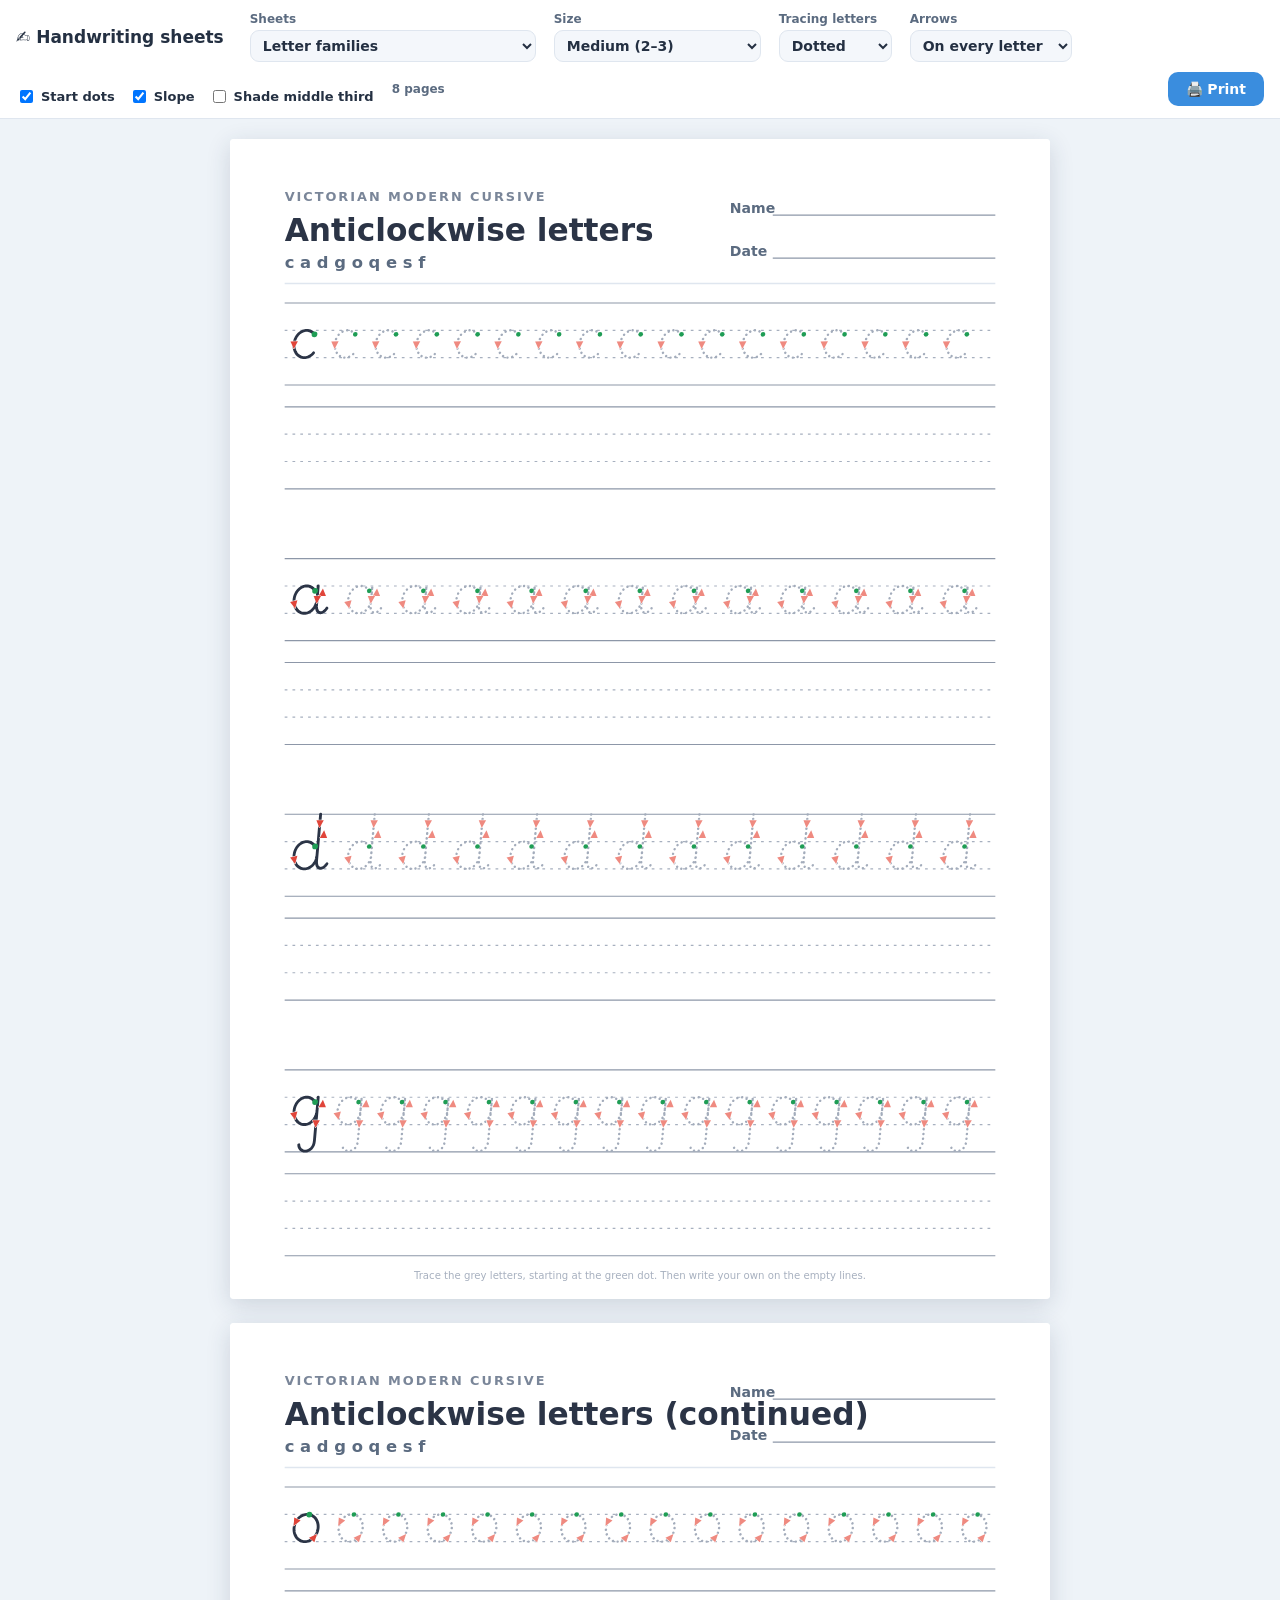
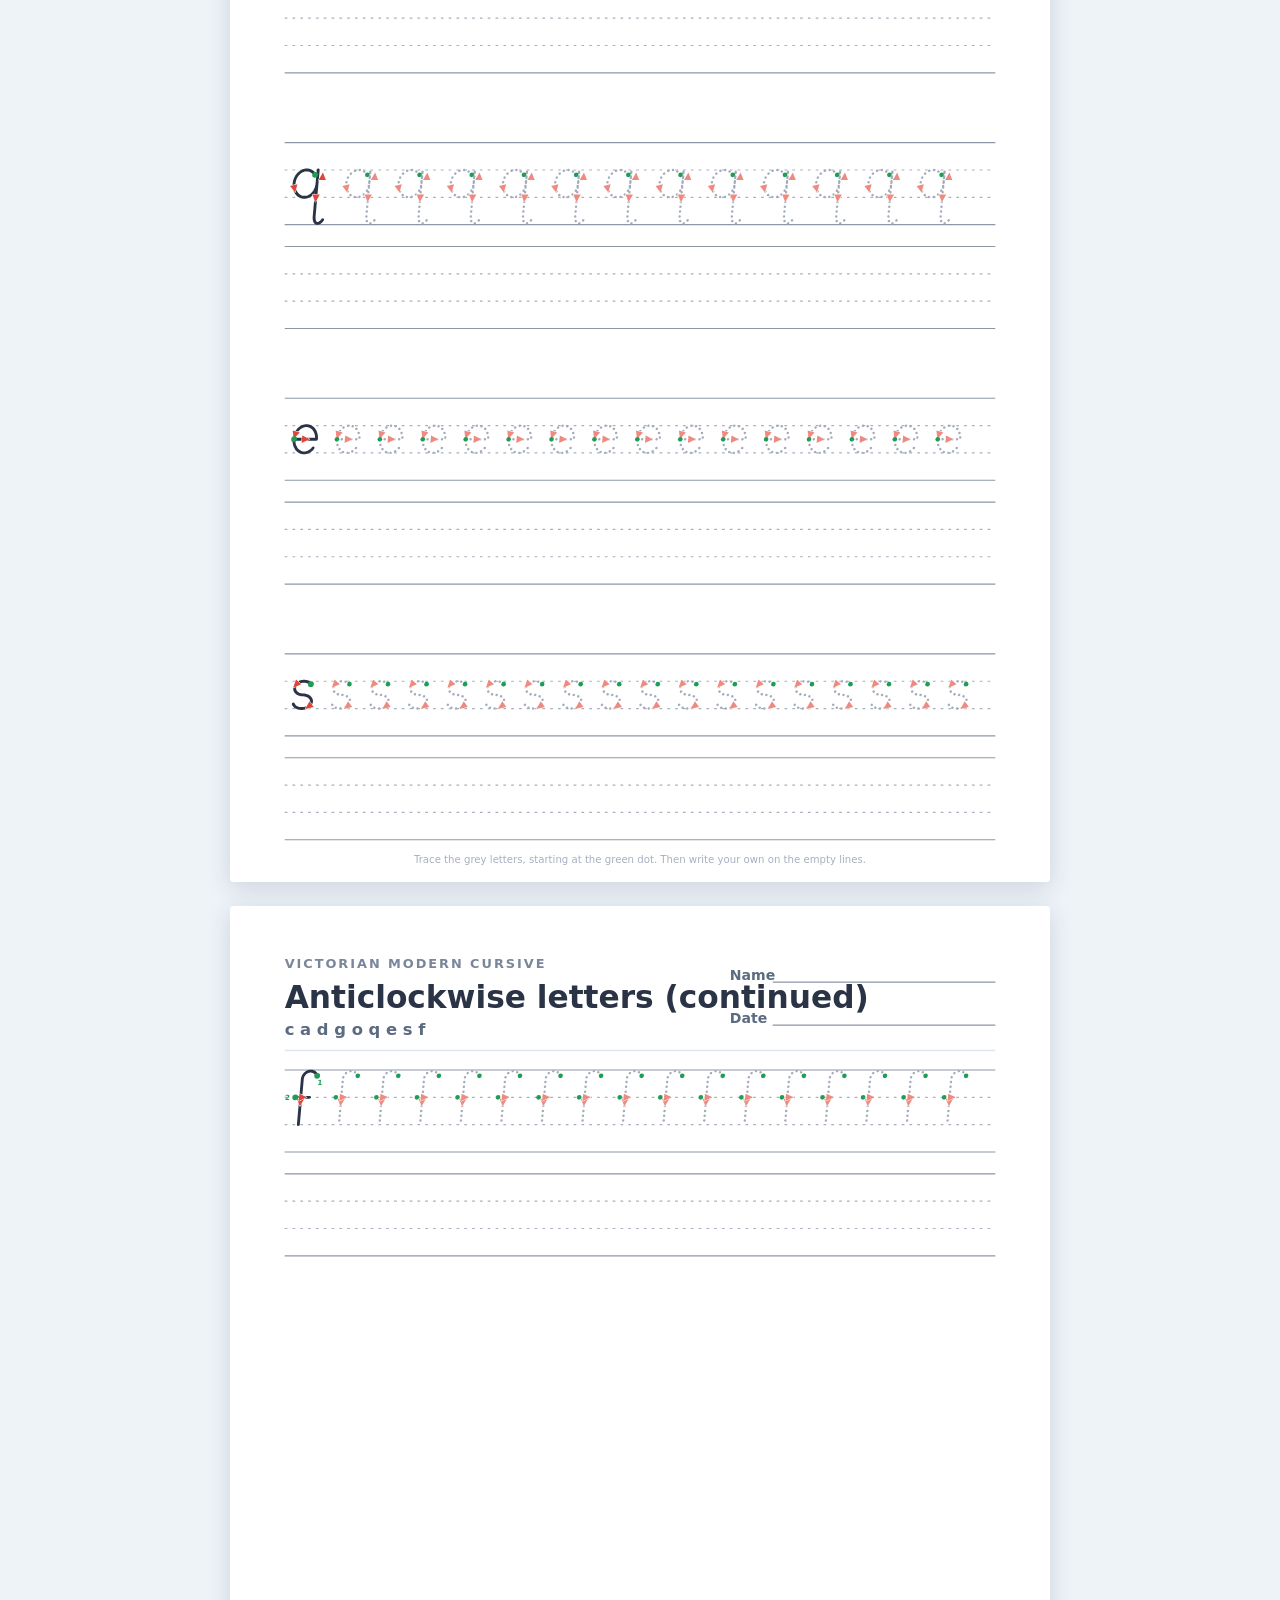
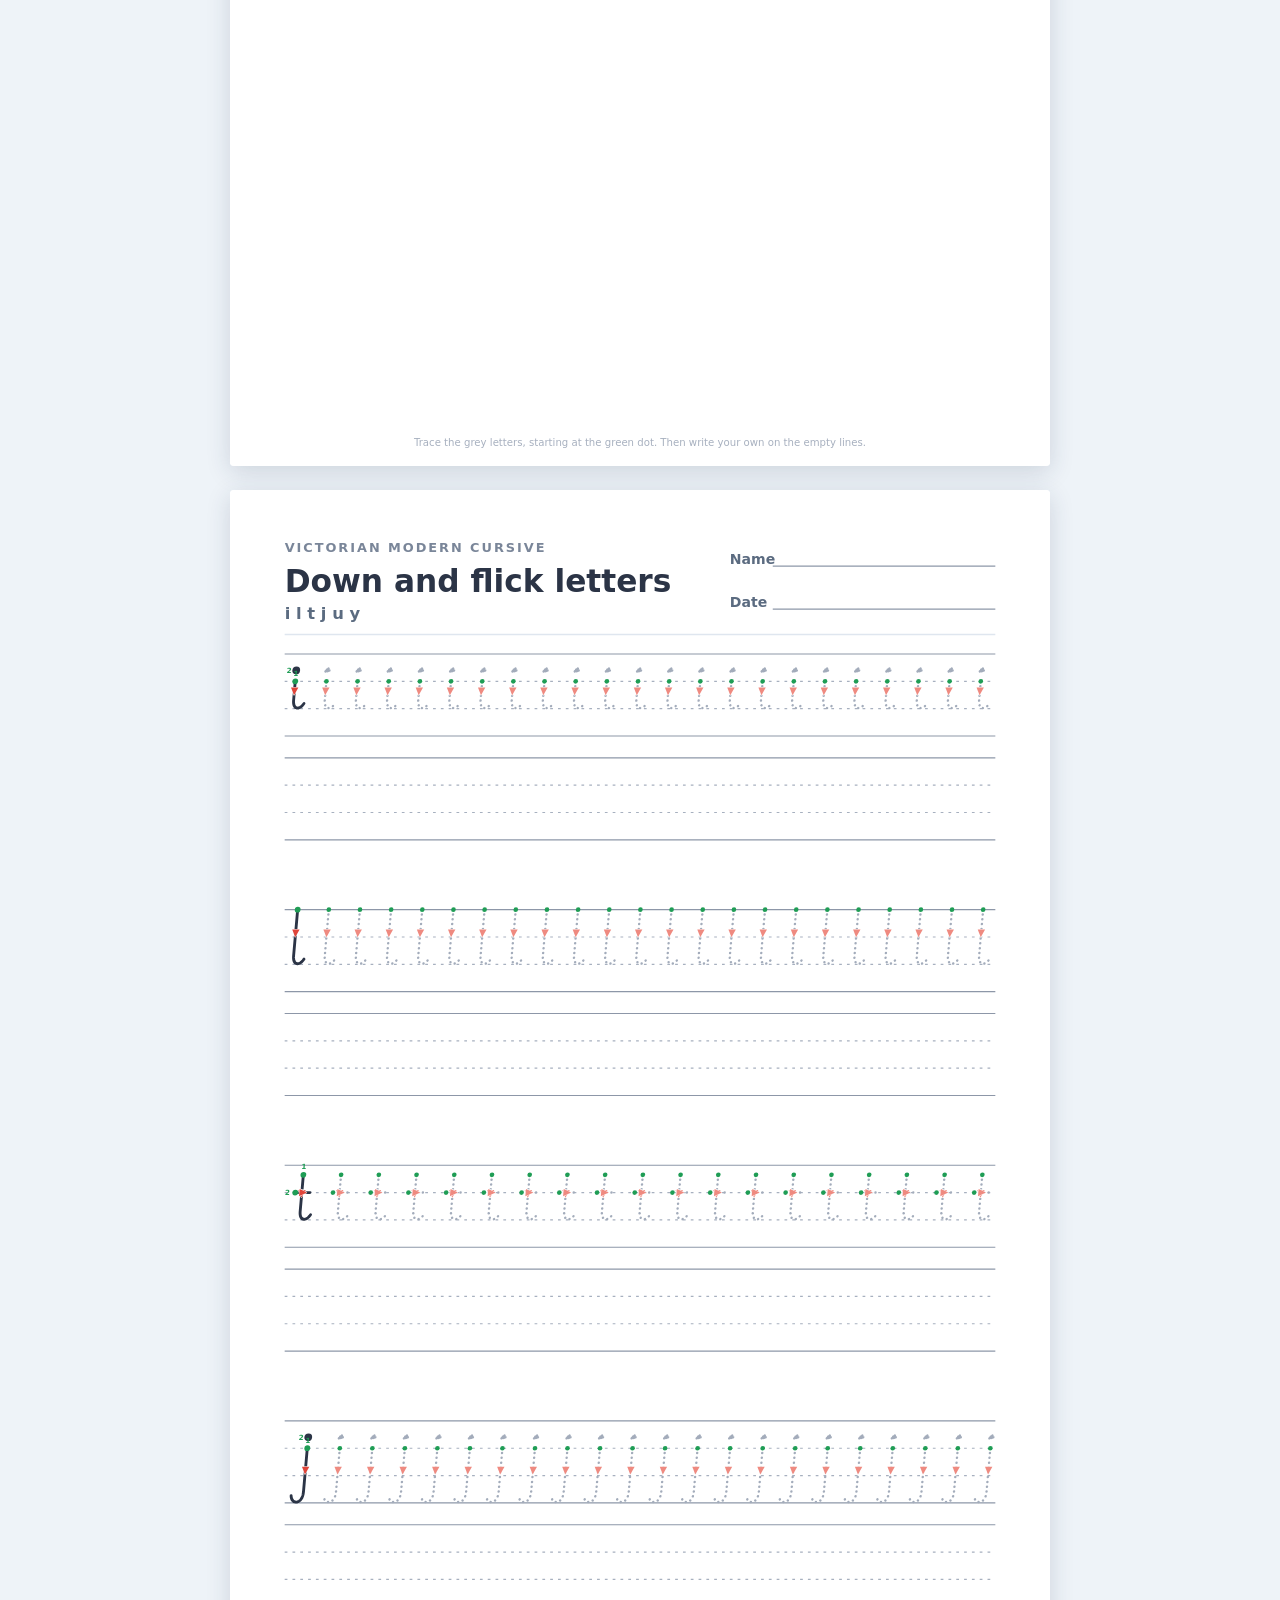
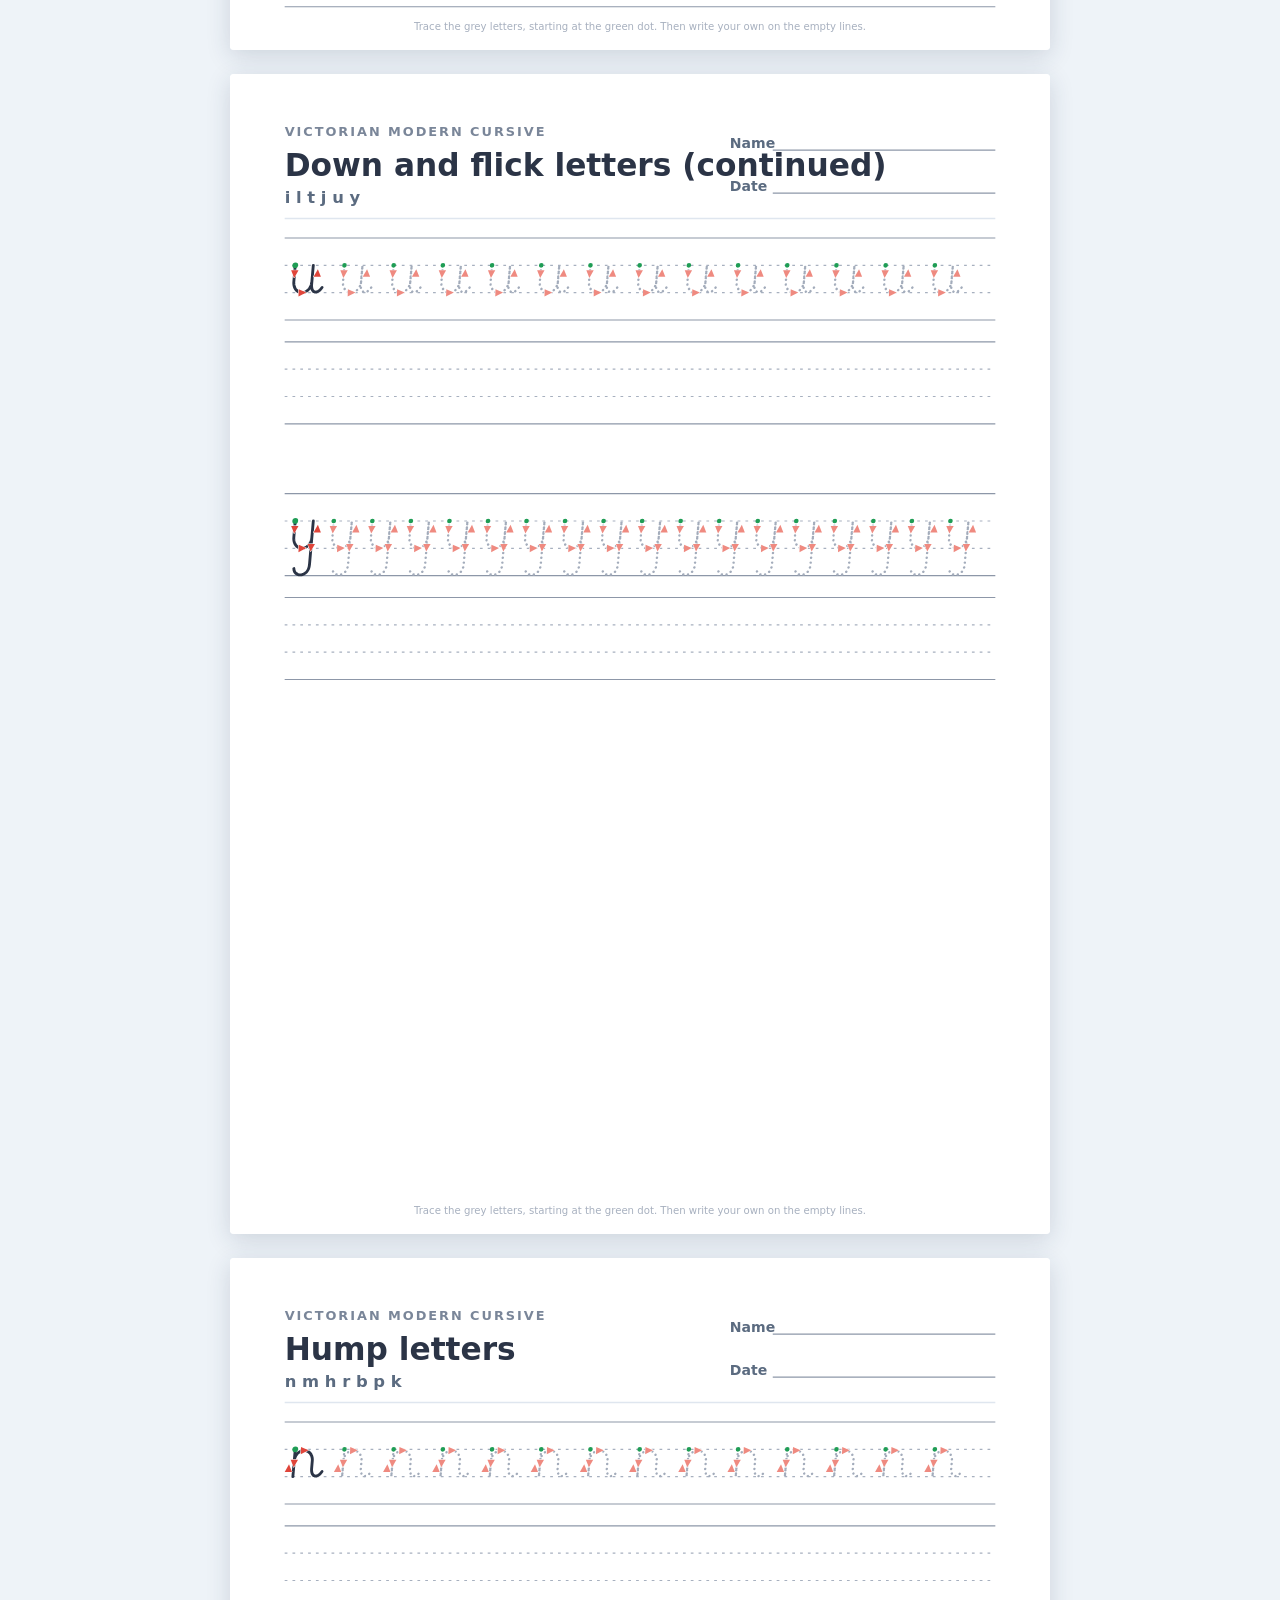
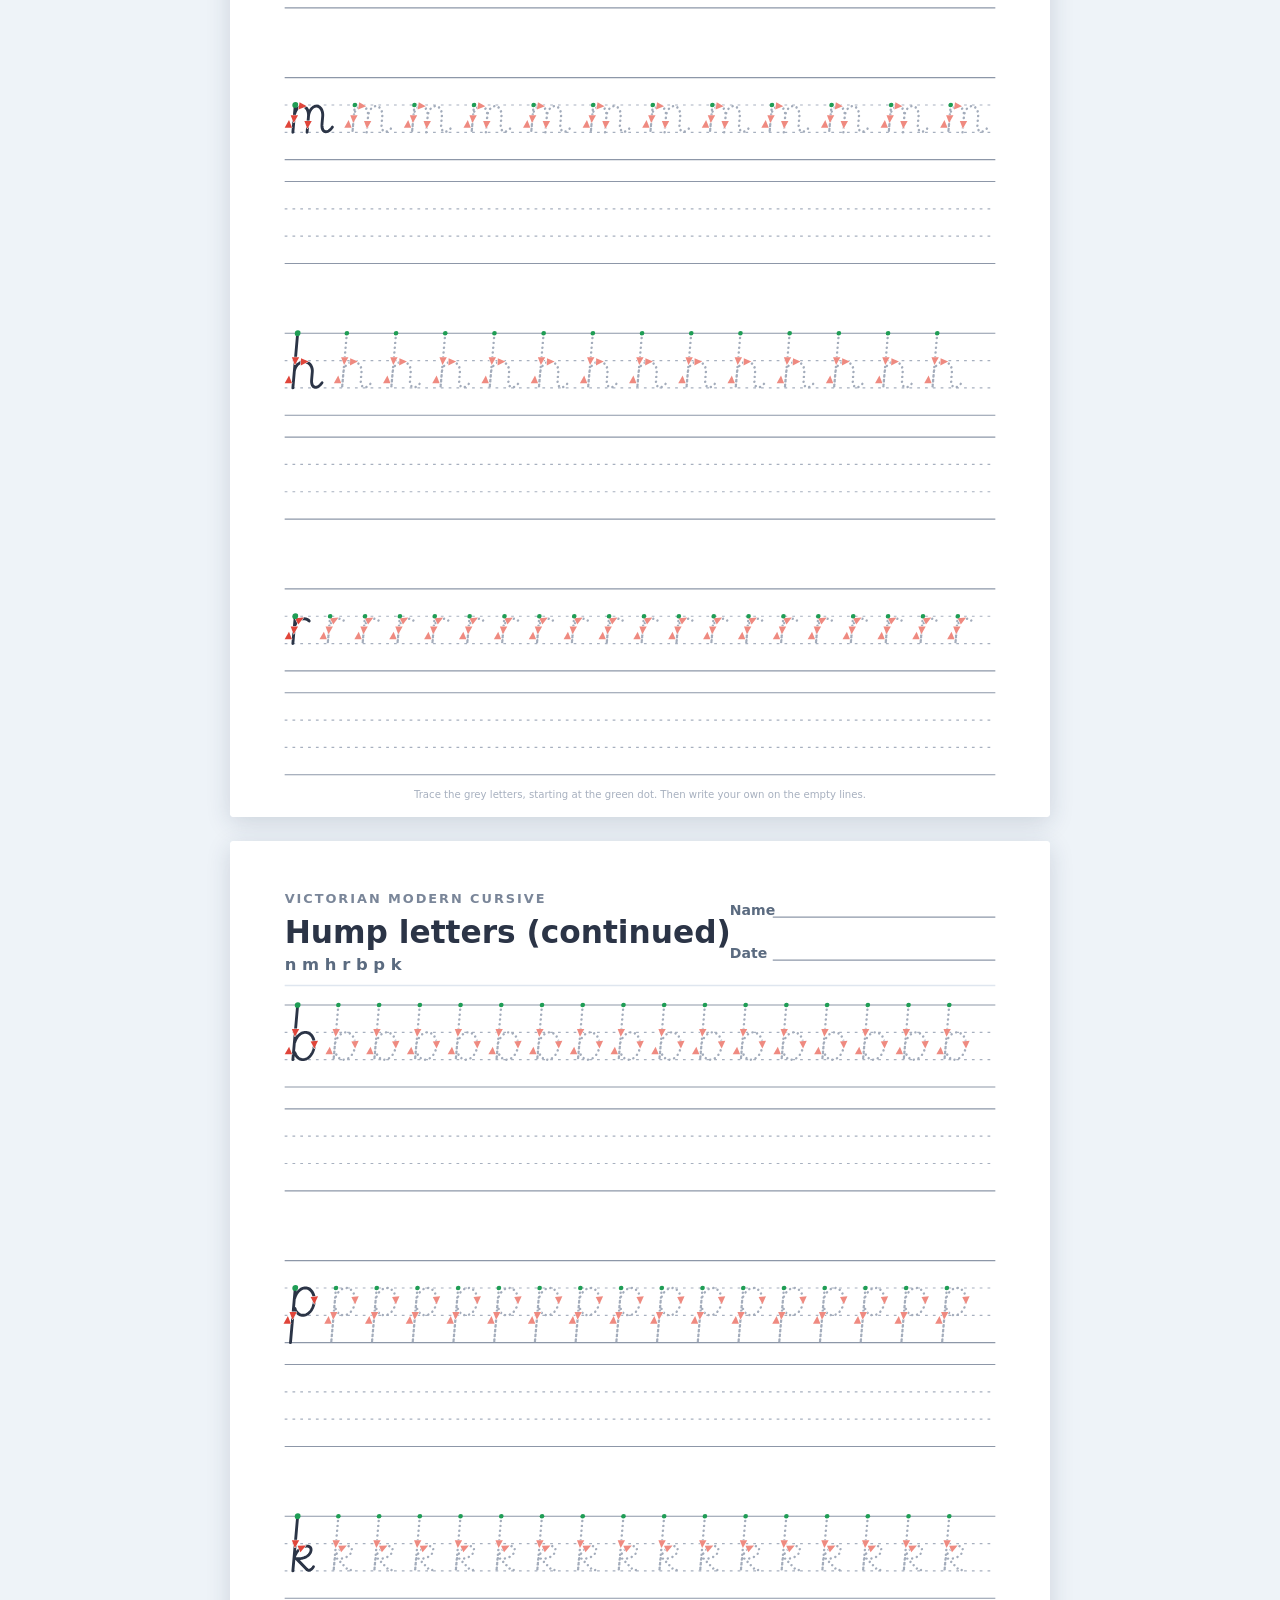
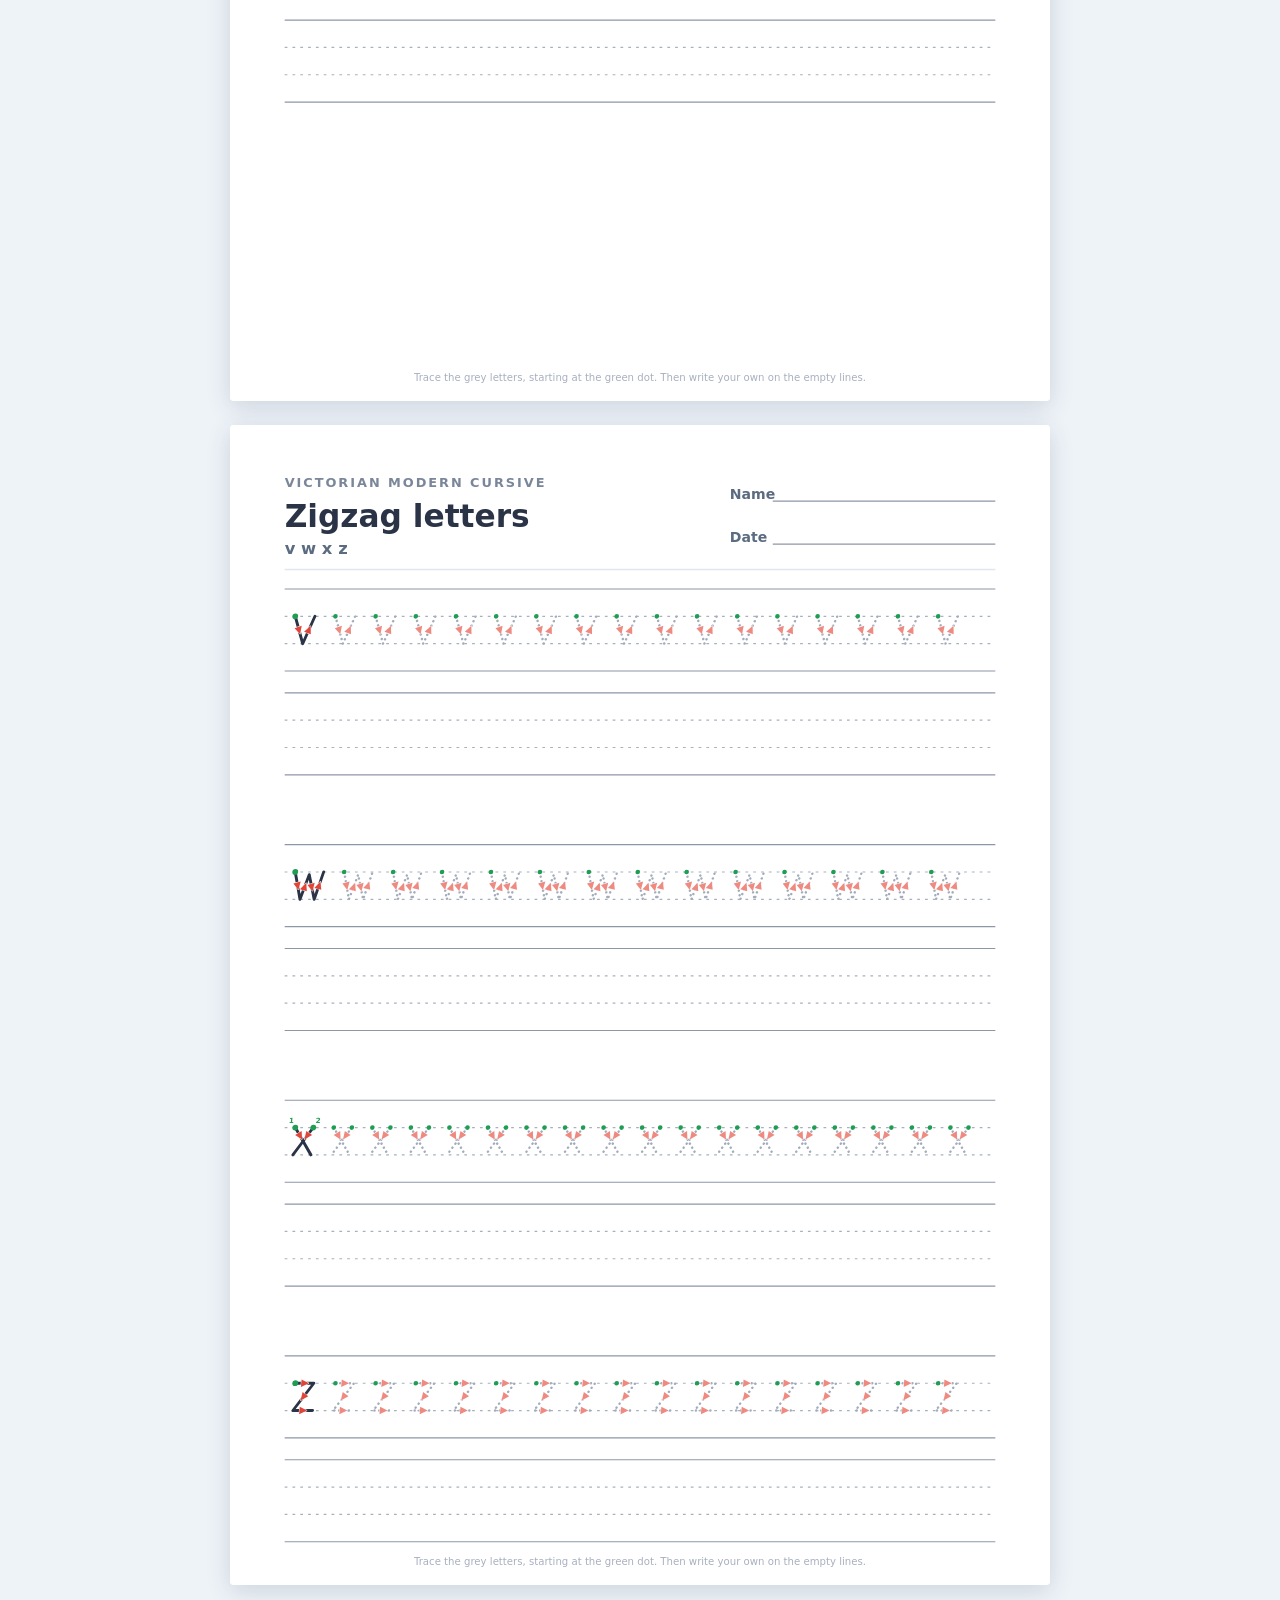
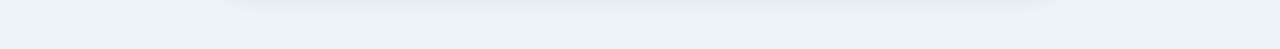
==== handwriting.html @ dfd760c5 "Add printable Victorian Modern Cursive handwriting sheets Trace rows draw each letter from stroke pa" ====
<!doctype html>
<html lang="en-AU">
<!-- Handwriting sheets — printable Victorian Modern Cursive tracing + dotted thirds practice -->
<meta charset="utf-8">
<meta name="viewport" content="width=device-width, initial-scale=1">
<title>Handwriting Sheets</title>
<meta name="description" content="Printable Victorian Modern Cursive handwriting sheets: trace letters with direction arrows, then practise on dotted thirds.">
<style>
  :root{
    --bg:#eef3f8; --surface:#ffffff; --surface-2:#f4f7fb; --ink:#243042; --ink-soft:#5b6b80;
    --line:#dfe6ef; --accent:#3a8dde; --accent-ink:#ffffff;
    --font:'Nunito',system-ui,-apple-system,Segoe UI,Roboto,sans-serif;
  }
  @media (prefers-color-scheme: dark){
    :root:not([data-theme="light"]){
      --bg:#18202c; --surface:#223047; --surface-2:#1d293d; --ink:#eaf1fb; --ink-soft:#a9b9d0; --line:#33445f;
    }
  }
  *{box-sizing:border-box}
  body{margin:0;background:var(--bg);color:var(--ink);font-family:var(--font)}
  .controls{position:sticky;top:0;z-index:2;background:var(--surface);border-bottom:1px solid var(--line);
    padding:12px 16px;display:flex;flex-wrap:wrap;gap:10px 18px;align-items:flex-end}
  .controls h1{font-size:17px;margin:0 8px 0 0;font-weight:900;align-self:center}
  .field{display:flex;flex-direction:column;gap:4px;font-size:12px;font-weight:700;color:var(--ink-soft)}
  .field select,.field textarea{font:inherit;font-size:14px;font-weight:600;color:var(--ink);background:var(--surface-2);
    border:1px solid var(--line);border-radius:9px;padding:6px 8px}
  .field textarea{width:min(320px,80vw);height:58px;resize:vertical}
  .checks{display:flex;flex-wrap:wrap;gap:6px 14px;font-size:13px;font-weight:600}
  .checks label{display:flex;align-items:center;gap:5px;cursor:pointer}
  .print{margin-left:auto;font:inherit;font-weight:900;font-size:14px;border:none;border-radius:10px;
    padding:9px 18px;background:var(--accent);color:var(--accent-ink);cursor:pointer}
  .count{font-size:12px;color:var(--ink-soft);font-weight:700;align-self:center}
  #custom-wrap[hidden]{display:none}
  #pages{padding:20px 16px 40px}
  svg.page{display:block;width:100%;max-width:820px;height:auto;margin:0 auto 24px;background:#fff;
    box-shadow:0 6px 24px rgba(28,48,80,.16);border-radius:4px}
  @page{size:A4;margin:0}
  @media print{
    .controls{display:none}
    body{background:#fff}
    #pages{padding:0}
    svg.page{width:210mm;height:296mm;max-width:none;margin:0;box-shadow:none;border-radius:0;break-after:page}
    svg.page:last-child{break-after:auto}
  }
</style>

<div class="controls">
  <h1>✍️ Handwriting sheets</h1>
  <label class="field">Sheets
    <select id="mode">
      <option value="families">Letter families</option>
      <option value="lower-page">Lowercase: one page per letter</option>
      <option value="lower-all">Lowercase a–z: one row each</option>
      <option value="upper-page">Capitals: one page per letter</option>
      <option value="upper-all">Capitals A–Z: one row each</option>
      <option value="digits">Numbers 0–9</option>
      <option value="custom">Your own letters or words</option>
    </select>
  </label>
  <label class="field" id="custom-wrap" hidden>One row per line
    <textarea id="custom">a c d
cat dog
Aa Bb Cc</textarea>
  </label>
  <label class="field">Size
    <select id="size">
      <option value="9">Large (Foundation–1)</option>
      <option value="7" selected>Medium (2–3)</option>
      <option value="5.5">Small (4–6)</option>
    </select>
  </label>
  <label class="field">Tracing letters
    <select id="trace">
      <option value="dots">Dotted</option>
      <option value="grey">Pale grey</option>
    </select>
  </label>
  <label class="field">Arrows
    <select id="arrows">
      <option value="all">On every letter</option>
      <option value="model">First letter only</option>
      <option value="none">None</option>
    </select>
  </label>
  <div class="checks">
    <label><input type="checkbox" id="dots" checked> Start dots</label>
    <label><input type="checkbox" id="slant" checked> Slope</label>
    <label><input type="checkbox" id="shade"> Shade middle third</label>
  </div>
  <span class="count" id="count"></span>
  <button class="print" onclick="window.print()">🖨️ Print</button>
</div>
<div id="pages"></div>

<script>
/* ===== Letter shapes =====
   Each glyph is drawn in units on a dotted-thirds grid: y 0 = top line,
   10 = middle, 20 = baseline, 30 = descender line. A glyph is a list of strokes
   (pen down to pen up), each a list of segments; arrows sit on segments, so the
   direction shown is the order the points are drawn in. */
const RAD = Math.PI/180;
const seg = (pts, o={}) => ({pts, ...o});
const L = (x1,y1,x2,y2,o) => seg([[x1,y1],[x2,y2]], o);
// ellipse arc, angles in degrees, 0 = right, 90 = top; a0→a1 increasing goes anticlockwise
function A(cx,cy,rx,ry,a0,a1,o){
  const n = Math.max(2, Math.ceil(Math.abs(a1-a0)/5)), pts = [];
  for(let i=0;i<=n;i++){ const a=(a0+(a1-a0)*i/n)*RAD; pts.push([cx+rx*Math.cos(a), cy-ry*Math.sin(a)]); }
  return seg(pts, o);
}
function B(p0,p1,p2,p3,o){
  const pts = [];
  for(let i=0;i<=16;i++){
    const t=i/16, u=1-t, k=[u*u*u, 3*u*u*t, 3*u*t*t, t*t*t];
    pts.push([0,1].map(j => k[0]*p0[j]+k[1]*p1[j]+k[2]*p2[j]+k[3]*p3[j]));
  }
  return seg(pts, o);
}
const NO = {arrow:false};
const UP_L = {off:[-1.8,0]}, UP_R = {off:[1.8,0]};   // retraced strokes: arrow beside the line
const flick = (x, y=17) => B([x,y],[x,y+3.3],[x+2.4,y+3.7],[x+3.9,y+1.1], NO);   // exit flick
const hookL = (x, y, to) => B([x,y],[x,y+4.6],[to,y+4.8],[to-0.4,y+1.4], NO);    // descender curling left
const dot = (x,y) => ({dot:[x,y]});

// the a/d/g/q bowl: start top right, round anticlockwise, back up to the middle line
const bowl = () => A(4.4,15,4.2,5,40,360);
const GLYPHS = {
  a:[[bowl(), L(8.6,15,8.6,10,UP_R), L(8.6,10,8.6,17,{arrow:.7}), flick(8.6)]],
  b:[[L(.6,0,.6,20), L(.6,20,.6,13.7,UP_L), A(4.3,15,3.7,5,165,-150)]],
  c:[[A(4.4,15,4.2,5,45,320)]],
  d:[[bowl(), L(8.6,15,8.6,0,UP_R), L(8.6,0,8.6,17,{arrow:.2}), flick(8.6)]],
  e:[[L(.6,15,8.8,15), A(4.7,15,4.1,5,0,320)]],
  f:[[A(4.2,3.4,2.8,3,25,180,NO), L(1.4,3.4,1.4,20)], [L(-.6,10,4.6,10)]],
  g:[[bowl(), L(8.6,15,8.6,10,UP_R), L(8.6,10,8.6,26,{arrow:.6}), hookL(8.6,26,3.4)]],
  h:[[L(.6,0,.6,20), L(.6,20,.6,14.2,UP_L), A(3.9,14.2,3.3,3.8,180,0), L(7.2,14.2,7.2,17,NO), flick(7.2)]],
  i:[[L(1,10,1,17), flick(1)], [dot(1,6)]],
  j:[[L(3.4,10,3.4,26), hookL(3.4,26,-.6)], [dot(3.4,6)]],
  k:[[L(.6,0,.6,20), L(.6,20,.6,15.6,NO), B([.6,15.6],[1.4,10.2],[7.4,9.6],[6.5,13.1]),
      B([6.5,13.1],[5.9,15.1],[3.2,15.7],[1.5,15.5],NO), L(1.5,15.5,5.4,19.2,NO), B([5.4,19.2],[6.1,20.1],[7.2,20],[8,18.5],NO)]],
  l:[[L(1,0,1,17), flick(1)]],
  m:[[L(.6,10,.6,20), L(.6,20,.6,14.2,UP_L), A(3.2,14.2,2.6,3.8,180,0), L(5.8,14.2,5.8,20),
      L(5.8,20,5.8,14.2,NO), A(8.4,14.2,2.6,3.8,180,0,NO), L(11,14.2,11,17,NO), flick(11)]],
  n:[[L(.6,10,.6,20), L(.6,20,.6,14.2,UP_L), A(3.9,14.2,3.3,3.8,180,0), L(7.2,14.2,7.2,17,NO), flick(7.2)]],
  o:[[A(4.6,15,4.4,5,80,440,{arrow:[.2,.65]})]],
  p:[[L(.6,10,.6,30), L(.6,30,.6,13.7,UP_L), A(4.3,15,3.7,5,165,-150)]],
  q:[[bowl(), L(8.6,15,8.6,10,UP_R), L(8.6,10,8.6,27,{arrow:.6}), B([8.6,27],[8.6,30],[10.6,30.3],[11.8,28.2],NO)]],
  r:[[L(.6,10,.6,20), L(.6,20,.6,14.5,UP_L), A(3.8,14.5,3.2,3.6,180,50)]],
  s:[[A(4,12.5,3.2,2.5,35,270), A(4,17.5,3.4,2.5,90,-160)]],
  t:[[L(1.6,3.5,1.6,17), flick(1.6)], [L(-.8,10,4.6,10)]],
  u:[[L(.6,10,.6,16), A(3.9,16,3.3,4,180,360), L(7.2,16,7.2,10,UP_R), L(7.2,10,7.2,17,NO), flick(7.2)]],
  v:[[L(0,10,3.6,20), L(3.6,20,7.2,10)]],
  w:[[L(0,10,2.6,20), L(2.6,20,5.2,11), L(5.2,11,7.8,20), L(7.8,20,10.4,10)]],
  x:[[L(.4,10,7,20,{arrow:.3})], [L(7,10,.4,20,{arrow:.3})]],
  y:[[L(.6,10,.6,16), A(3.9,16,3.3,4,180,360), L(7.2,16,7.2,10,UP_R), L(7.2,10,7.2,26,{arrow:.6}), hookL(7.2,26,2)]],
  z:[[L(.4,10,7.2,10), L(7.2,10,.4,20), L(.4,20,7.6,20)]],

  A:[[L(5,0,0,20)], [L(5,0,10,20)], [L(2.2,12.5,7.8,12.5)]],
  B:[[L(.6,0,.6,20)], [L(.6,0,4,0,NO), A(4,4.75,3.6,4.75,90,-90), L(4,9.5,.6,9.5,NO), L(.6,9.5,4.4,9.5,NO), A(4.4,14.75,4.2,5.25,90,-90), L(4.4,20,.6,20,NO)]],
  C:[[A(6,10,5.8,10,45,315)]],
  D:[[L(.6,0,.6,20)], [L(.6,0,3,0,NO), A(3,10,6.6,10,90,-90), L(3,20,.6,20,NO)]],
  E:[[L(.6,0,.6,20)], [L(.6,0,8,0)], [L(.6,10,7,10)], [L(.6,20,8.4,20)]],
  F:[[L(.6,0,.6,20)], [L(.6,0,8,0)], [L(.6,10,7,10)]],
  G:[[A(6,10,5.8,10,45,340), L(11.45,13.4,11.45,11,NO), L(11.45,11,7.4,11,NO)]],
  H:[[L(.6,0,.6,20)], [L(9,0,9,20)], [L(.6,10,9,10)]],
  I:[[L(1,0,1,20)]],
  J:[[L(7,0,7,14), A(3.8,14,3.2,6,360,180)]],
  K:[[L(.6,0,.6,20)], [L(8.4,0,.6,11), L(.6,11,8.8,20)]],
  L:[[L(.6,0,.6,20), L(.6,20,8,20)]],
  M:[[L(.6,0,.6,20)], [L(.6,0,6,14), L(6,14,11.4,0), L(11.4,0,11.4,20)]],
  N:[[L(.6,0,.6,20)], [L(.6,0,9.4,20), L(9.4,20,9.4,0)]],
  O:[[A(6,10,5.8,10,90,450,{arrow:[.2,.65]})]],
  P:[[L(.6,0,.6,20)], [L(.6,0,4,0,NO), A(4,5.25,4.2,5.25,90,-90), L(4,10.5,.6,10.5,NO)]],
  Q:[[A(6,10,5.8,10,90,450,{arrow:[.2,.65]})], [L(6.8,14.5,11.4,21)]],
  R:[[L(.6,0,.6,20)], [L(.6,0,4,0,NO), A(4,5.25,4.2,5.25,90,-90), L(4,10.5,.6,10.5,NO), L(3.6,10.5,9,20)]],
  S:[[A(5.4,5,4.4,5,35,270), A(5.4,15,4.8,5,90,-155)]],
  T:[[L(5,0,5,20)], [L(0,0,10,0)]],
  U:[[L(.6,0,.6,14), A(5,14,4.4,6,180,360), L(9.4,14,9.4,0,NO)]],
  V:[[L(0,0,5,20), L(5,20,10,0)]],
  W:[[L(0,0,3.5,20), L(3.5,20,7,4), L(7,4,10.5,20), L(10.5,20,14,0)]],
  X:[[L(.6,0,9.4,20,{arrow:.3})], [L(9.4,0,.6,20,{arrow:.3})]],
  Y:[[L(0,0,5,10)], [L(10,0,5,10), L(5,10,5,20)]],
  Z:[[L(.6,0,9.4,0), L(9.4,0,.6,20), L(.6,20,10,20)]],

  0:[[A(4.6,10,4.4,10,90,450,{arrow:[.2,.65]})]],
  1:[[L(.6,3.4,3.4,0,NO), L(3.4,0,3.4,20)]],
  2:[[A(4.5,4.6,4.1,4.6,150,-20), L(8.35,6.17,.4,20), L(.4,20,9,20,NO)]],
  3:[[A(4.4,4.8,3.9,4.8,150,-90), A(4.4,14.8,4.5,5.2,90,-150)]],
  4:[[L(5.4,0,.4,13), L(.4,13,9.6,13)], [L(7.4,5.5,7.4,20)]],
  5:[[L(1,0,.9,9.8), A(4.4,13.8,4.6,6.2,140,-150)], [L(1,0,8.4,0)]],
  6:[[A(5.1,15,4.6,15,62,180), A(4.85,15,4.35,5,180,520,NO)]],
  7:[[L(.4,0,9,0), L(9,0,3,20)]],
  8:[[A(4.5,4.8,3.8,4.8,30,270), A(4.5,14.8,4.5,5.2,90,-270), A(4.5,4.8,3.8,4.8,-90,30,NO)]],
  9:[[A(4.4,5,4.2,5,10,370), L(8.6,5,8.6,20)]],
};

const FAMILIES = [
  ['Anticlockwise letters', 'cadgoqesf'],
  ['Down and flick letters', 'iltjuy'],
  ['Hump letters', 'nmhrbpk'],
  ['Zigzag letters', 'vwxz'],
];

/* ===== Drawing ===== */
const r = n => Math.round(n*100)/100;
const INK = '#2b3446', TRACE = '#a3acbb', ARROW = '#e0453a', ARROW_SOFT = '#ef8a80', START = '#1f9d55';

function bounds(g){
  let lo=Infinity, hi=-Infinity;
  for(const st of g) for(const s of st){ for(const p of (s.dot ? [s.dot] : s.pts)){ lo=Math.min(lo,p[0]); hi=Math.max(hi,p[0]); } }
  return [lo, hi];
}

// point and direction a fraction of the way along a polyline
function along(pts, t){
  let total = 0; const lens = [];
  for(let i=1;i<pts.length;i++){ const l=Math.hypot(pts[i][0]-pts[i-1][0], pts[i][1]-pts[i-1][1]); lens.push(l); total+=l; }
  let want = total*t;
  for(let i=0;i<lens.length;i++){
    if(want <= lens[i] || i===lens.length-1){
      const k = lens[i] ? Math.min(1, want/lens[i]) : 0, a=pts[i], b=pts[i+1];
      return {total, p:[a[0]+(b[0]-a[0])*k, a[1]+(b[1]-a[1])*k], d:[(b[0]-a[0])/(lens[i]||1), (b[1]-a[1])/(lens[i]||1)]};
    }
    want -= lens[i];
  }
}

function arrowHead(s){
  const ts = Array.isArray(s.arrow) ? s.arrow : [typeof s.arrow==='number' ? s.arrow : .5];
  return ts.map(t => {
    const {total, p, d} = along(s.pts, t);
    if(total < 3.5) return '';
    const off = s.off || [0,0], x = p[0]+off[0], y = p[1]+off[1], n = [-d[1], d[0]];
    const tip = [x+d[0]*1.6, y+d[1]*1.6], b1 = [x-d[0]*1.2+n[0]*1.35, y-d[1]*1.2+n[1]*1.35], b2 = [x-d[0]*1.2-n[0]*1.35, y-d[1]*1.2-n[1]*1.35];
    return `<path d="M${r(tip[0])} ${r(tip[1])}L${r(b1[0])} ${r(b1[1])}L${r(b2[0])} ${r(b2[1])}Z"/>`;
  }).join('');
}

// one glyph in its own units. kind: 'model' (solid ink) or 'trace'
function glyphSVG(ch, kind, o){
  const g = GLYPHS[ch]; if(!g) return '';
  const model = kind === 'model', col = model ? INK : TRACE;
  const dash = !model && o.trace === 'dots';
  let ink = '', arrows = '', starts = '';
  const labels = [], label = (x, y, away, n) => {   // nudge sideways off any label already placed
    while(labels.some(([lx,ly]) => Math.hypot(lx-x, ly-y) < 2.6)) x += away < 0 ? -2.4 : 2.4;
    labels.push([x,y]); starts += `<text x="${r(x)}" y="${r(y)}">${n}</text>`;
  };
  g.forEach((st, i) => {
    const num = g.length > 1 && model && o.dots;
    if(st[0].dot){
      const [x,y] = st[0].dot;
      ink += `<circle cx="${x}" cy="${y}" r="${dash ? .75 : .9}" fill="${col}"/>`;
      if(num) label(x-2.6, y, -1, i+1);
      return;
    }
    const pts = st.flatMap(s => s.pts);
    ink += `<path d="M${pts.map(p => r(p[0])+' '+r(p[1])).join('L')}"/>`;
    if(o.showArrows) for(const s of st) if(s.arrow !== false) arrows += arrowHead(s);
    if(o.dots){
      const [x,y] = pts[0], {d} = along(st[0].pts, 0);
      starts += `<circle cx="${r(x)}" cy="${r(y)}" r="${model ? 1.05 : .85}"/>`;
      // the stroke number sits just behind where the pen sets off
      if(num) label(x-d[0]*2.9, y-d[1]*2.9, -d[0], i+1);
    }
  });
  return `<g fill="none" stroke="${col}" stroke-width="${model ? 1.05 : dash ? .9 : 1}" stroke-linecap="round" stroke-linejoin="round"`
    + (dash ? ` stroke-dasharray="0.01 1.75"` : '') + `>${ink}</g>`
    + (arrows ? `<g fill="${model ? ARROW : ARROW_SOFT}" stroke="#fff" stroke-width=".35" stroke-linejoin="round" paint-order="stroke">${arrows}</g>` : '')
    + (starts ? `<g fill="${START}" font-size="2.6" font-weight="800" font-family="system-ui,sans-serif" text-anchor="middle" dominant-baseline="central">${starts}</g>` : '');
}

// place a glyph: x in mm, top = row top in mm, Z = height of one third in mm
function placeGlyph(ch, x, top, Z, kind, o){
  const [lo] = bounds(GLYPHS[ch]), s = Z/10;
  const skew = o.slant ? ' translate(0 20) skewX(-5) translate(0 -20)' : '';
  return `<g transform="translate(${r(x)} ${r(top)}) scale(${r(s)})${skew} translate(${r(-lo)} 0)">${glyphSVG(ch, kind, o)}</g>`;
}
const advance = ch => { const [lo,hi] = bounds(GLYPHS[ch]); return hi - lo; };   // in units

function guides(x0, x1, top, Z, o){
  const solid = `stroke="#8d97a8" stroke-width="0.3"`, dotted = `stroke="#a7b0bf" stroke-width="0.3" stroke-dasharray="0.7 1.3"`;
  let s = o.shade ? `<rect x="${x0}" y="${r(top+Z)}" width="${x1-x0}" height="${Z}" fill="#eef3fb"/>` : '';
  [solid, dotted, dotted, solid].forEach((st, i) => { const y = r(top+Z*i); s += `<line x1="${x0}" y1="${y}" x2="${x1}" y2="${y}" ${st}/>`; });
  return s;
}

// a trace row: the unit (letter or word) repeated to fill the row, the first one solid as a model
function traceRow(unit, x0, x1, top, Z, o){
  const s = Z/10, words = unit.trim().split(/\s+/).map(w => [...w].filter(c => GLYPHS[c]));
  const single = words.length === 1 && words[0].length === 1;
  const letterGap = single ? 4.5 : 2.2, wordGap = 7.5;
  let x = x0 + 3*s, out = '', first = true, placed = 0;
  for(let rep=0; rep<40; rep++){
    for(const w of words){
      if(!w.length) continue;
      const width = w.reduce((t,c) => t + advance(c), 0) + letterGap*(w.length-1);
      if(x + width*s > x1 - 2*s && placed) return out;
      const kind = first ? 'model' : 'trace';
      const opt = {...o, showArrows: o.arrows === 'all' || (o.arrows === 'model' && first)};
      for(const c of w){ out += placeGlyph(c, x, top, Z, kind, opt); x += (advance(c) + letterGap)*s; }
      x += (wordGap - letterGap)*s; first = false; placed++;
    }
  }
  return out;
}

/* ===== Pages ===== */
const W = 210, H = 297, MX = 14, TOP = 42, BOTTOM = 286;

function header(sheet, o){
  let s = `<text x="${MX}" y="16" font-size="3.3" font-weight="800" fill="#7a8699" letter-spacing="0.5">VICTORIAN MODERN CURSIVE</text>`
    + `<text x="${MX}" y="26" font-size="8" font-weight="900" fill="${INK}">${esc(sheet.title)}</text>`;
  if(sheet.sub) s += `<text x="${MX}" y="33" font-size="4.2" font-weight="700" fill="#5b6b80">${esc(sheet.sub)}</text>`;
  const nx = sheet.big ? 112 : 128, ne = sheet.big ? 170 : 196;
  s += `<text x="${nx}" y="19" font-size="3.6" font-weight="700" fill="#5b6b80">Name</text><line x1="${nx+11}" y1="19.5" x2="${ne}" y2="19.5" stroke="#8d97a8" stroke-width="0.3"/>`
    + `<text x="${nx}" y="30" font-size="3.6" font-weight="700" fill="#5b6b80">Date</text><line x1="${nx+11}" y1="30.5" x2="${ne}" y2="30.5" stroke="#8d97a8" stroke-width="0.3"/>`;
  if(sheet.big){   // a large model of the letter, with its arrows and start dot
    const Zb = 8, bx = 176, by = 9, w = advance(sheet.big)*Zb/10;
    s += guides(bx-2, 198, by, Zb, {}) + placeGlyph(sheet.big, bx + (20-w)/2 - 1, by, Zb, 'model', {...o, showArrows:true, dots:true});
  }
  return s + `<line x1="${MX}" y1="37" x2="${W-MX}" y2="37" stroke="#dfe6ef" stroke-width="0.4"/>`;
}

function layout(Z){
  const pairH = 6*Z + 0.8*Z, minGap = 1.3*Z, room = BOTTOM - TOP;
  const n = Math.max(1, Math.floor((room + minGap) / (pairH + minGap)));
  const gap = n > 1 ? (room - n*pairH) / (n-1) : 0;
  return {n, pairH, gap: Math.min(gap, 2.6*Z)};
}

function pageSVG(sheet, rows, o){
  const Z = o.Z, {pairH, gap} = layout(Z);
  let body = '';
  rows.forEach((unit, i) => {
    const top = TOP + i*(pairH + gap);
    body += guides(MX, W-MX, top, Z, o) + traceRow(unit, MX, W-MX, top, Z, o)
      + guides(MX, W-MX, top + 3.8*Z, Z, o);
  });
  return `<svg class="page" xmlns="http://www.w3.org/2000/svg" viewBox="0 0 ${W} ${H}" font-family="Nunito,system-ui,-apple-system,Segoe UI,Roboto,sans-serif">`
    + `<rect width="${W}" height="${H}" fill="#fff"/>${header(sheet, o)}${body}`
    + `<text x="${W/2}" y="292" font-size="2.6" fill="#a7b0bf" text-anchor="middle">Trace the grey letters, starting at the green dot. Then write your own on the empty lines.</text></svg>`;
}

function esc(s){ return String(s).replace(/[&<>"]/g, c => ({'&':'&amp;','<':'&lt;','>':'&gt;','"':'&quot;'}[c])); }

function sheets(mode, n){
  const lower = 'abcdefghijklmnopqrstuvwxyz', upper = lower.toUpperCase();
  const perLetter = (set, word) => [...set].map(c => ({title: `${word} ${c}`, rows: Array(n).fill(c), big: c}));
  switch(mode){
    case 'families':   return FAMILIES.map(([title, set]) => ({title, sub: [...set].join('  '), rows: [...set]}));
    case 'lower-page': return perLetter(lower, 'Letter');
    case 'lower-all':  return [{title: 'Lowercase letters', sub: 'a to z', rows: [...lower]}];
    case 'upper-page': return perLetter(upper, 'Capital');
    case 'upper-all':  return [{title: 'Capital letters', sub: 'A to Z', rows: [...upper]}];
    case 'digits':     return [{title: 'Numbers', sub: '0 to 9', rows: [...'0123456789']}];
    case 'custom': {
      const rows = $('custom').value.split('\n').map(l => l.trim()).filter(l => [...l].some(c => GLYPHS[c]));
      return [{title: 'Handwriting practice', rows: rows.length ? rows : ['a']}];
    }
  }
}

const $ = id => document.getElementById(id);
function render(){
  const o = {Z: +$('size').value, trace: $('trace').value, arrows: $('arrows').value,
    dots: $('dots').checked, slant: $('slant').checked, shade: $('shade').checked};
  $('custom-wrap').hidden = $('mode').value !== 'custom';
  const {n} = layout(o.Z), pages = [];
  for(const sh of sheets($('mode').value, n)){
    for(let i=0; i<sh.rows.length; i+=n){
      pages.push(pageSVG({...sh, title: sh.title + (i ? ' (continued)' : '')}, sh.rows.slice(i, i+n), o));
    }
  }
  $('pages').innerHTML = pages.join('');
  $('count').textContent = pages.length === 1 ? '1 page' : pages.length + ' pages';
  try{ localStorage.setItem('hw-sheets', JSON.stringify({mode: $('mode').value, size: $('size').value, trace: o.trace,
    arrows: o.arrows, dots: o.dots, slant: o.slant, shade: o.shade, custom: $('custom').value})); }catch(e){}
}

try{
  const saved = JSON.parse(localStorage.getItem('hw-sheets') || 'null');
  if(saved) for(const [k,v] of Object.entries(saved)){
    const el = $(k); if(!el) continue;
    if(el.type === 'checkbox') el.checked = v; else el.value = v;
  }
}catch(e){}
document.querySelectorAll('.controls select, .controls input, .controls textarea').forEach(el => el.addEventListener('input', render));
render();
</script>
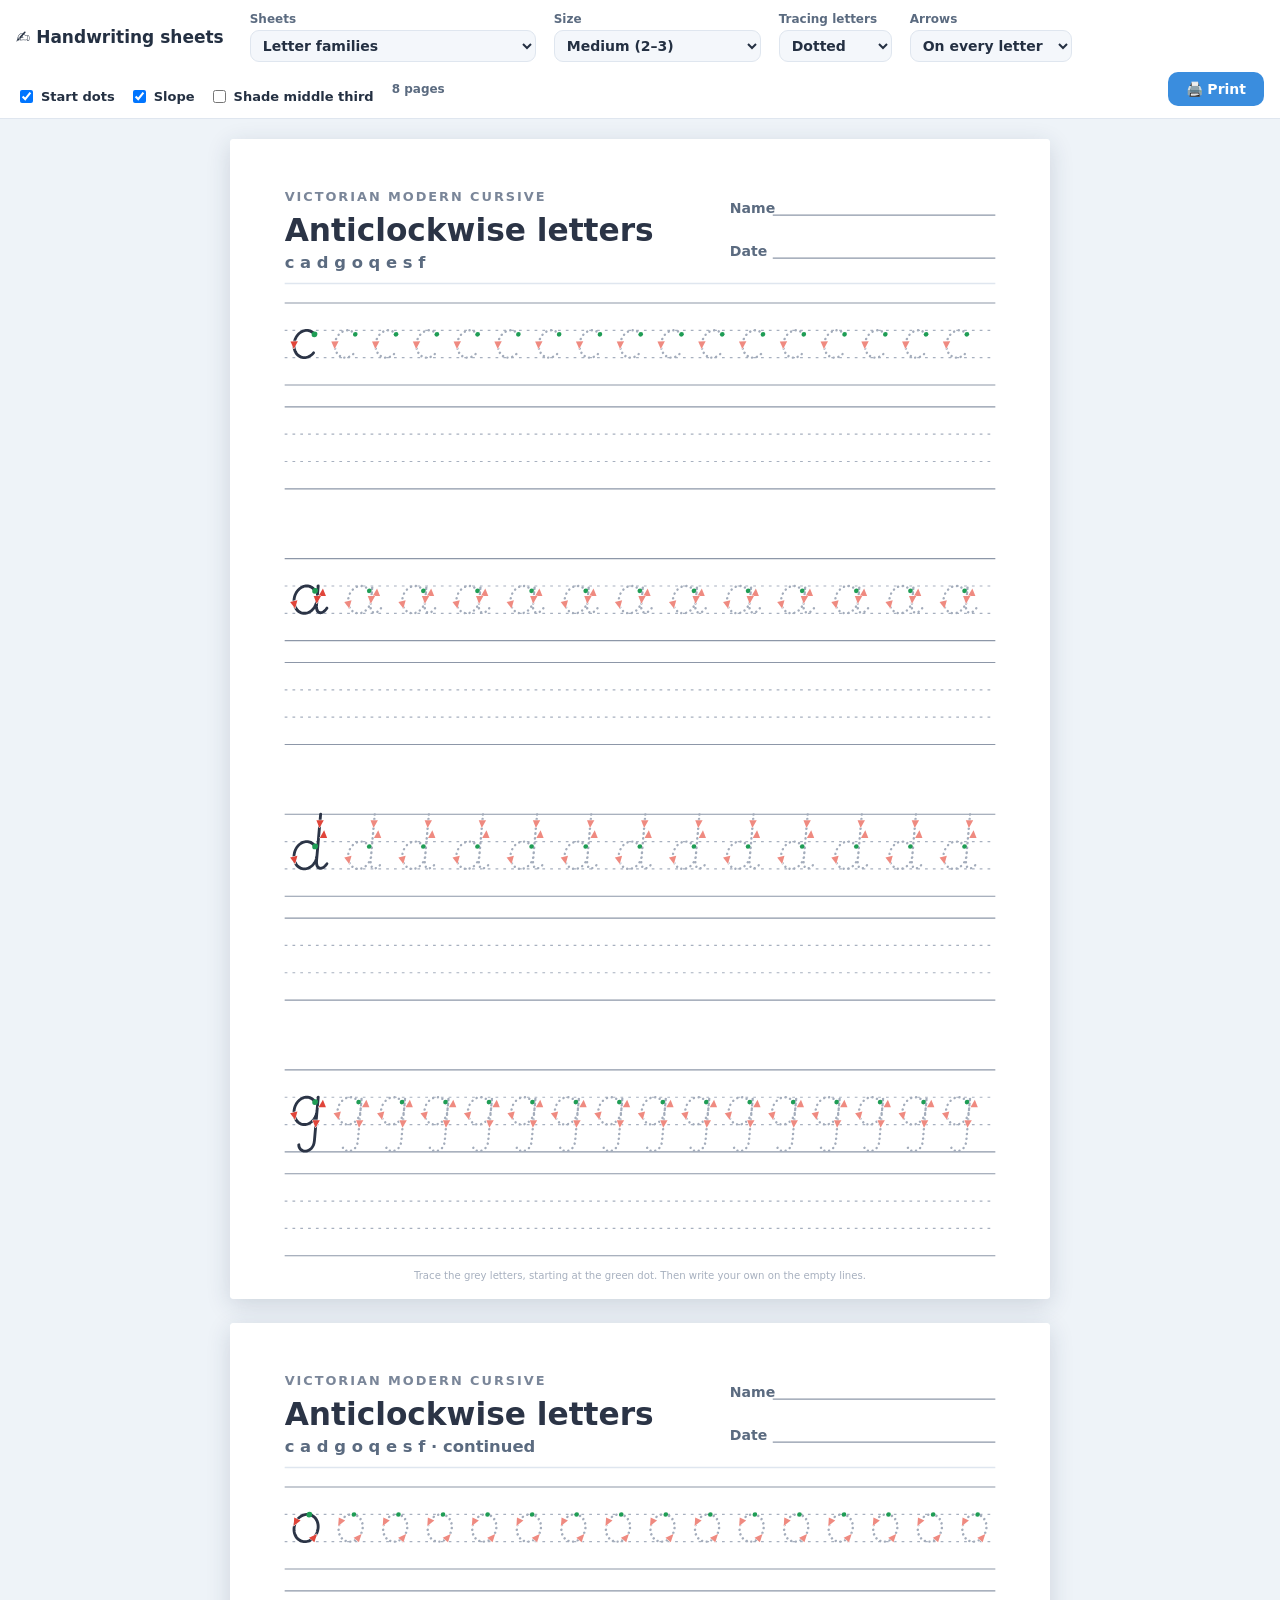
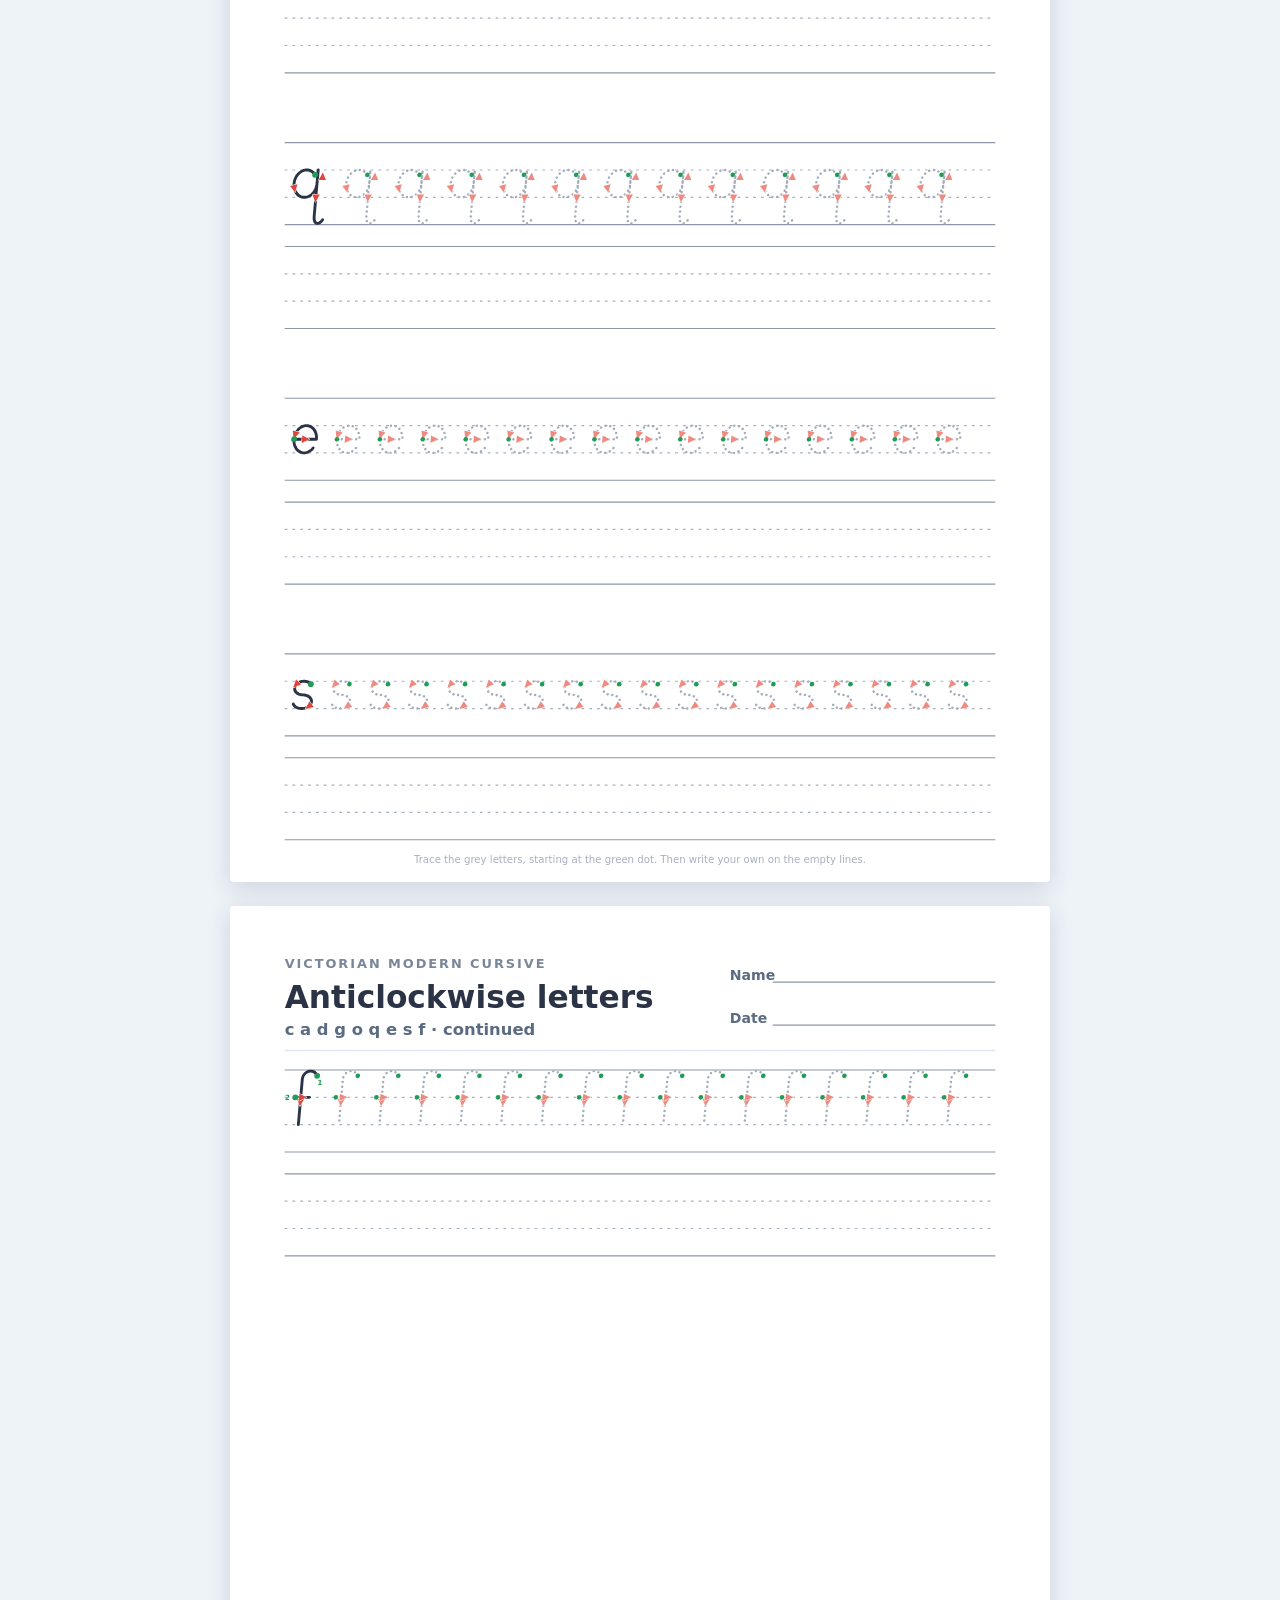
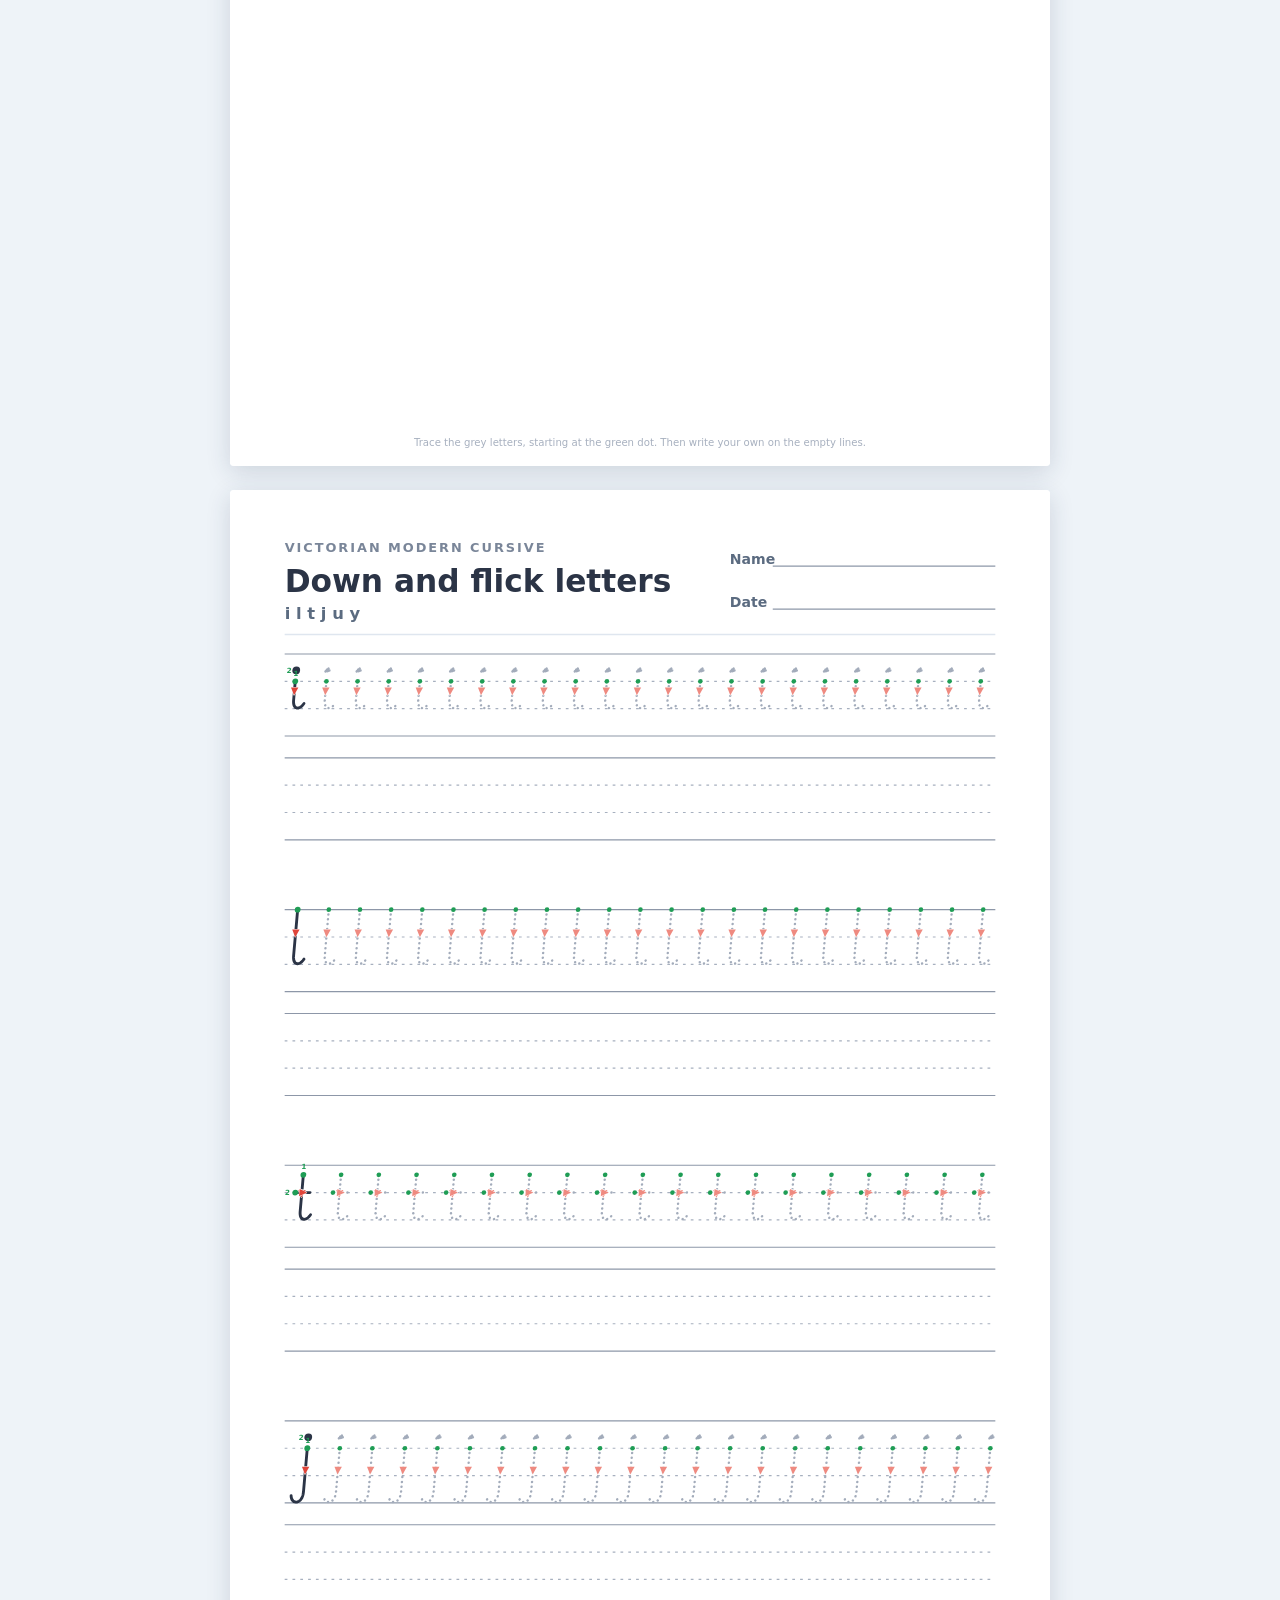
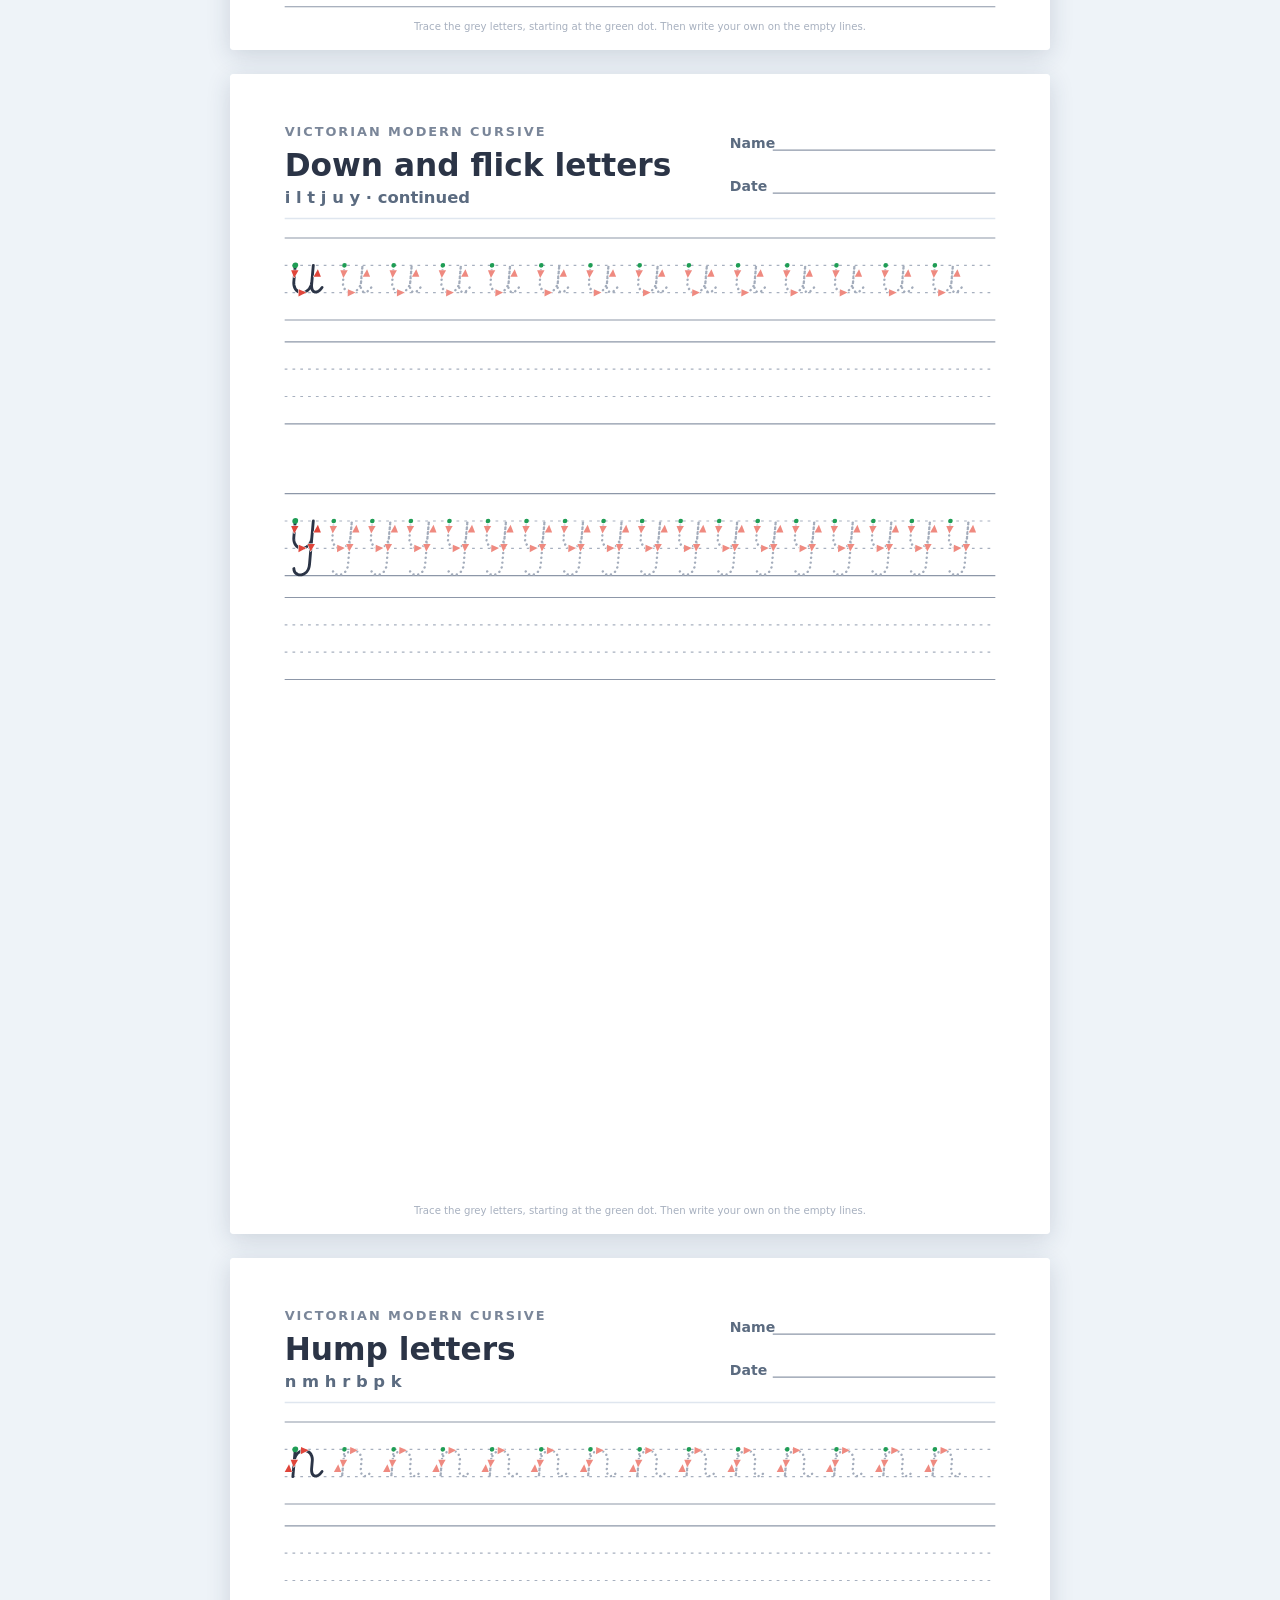
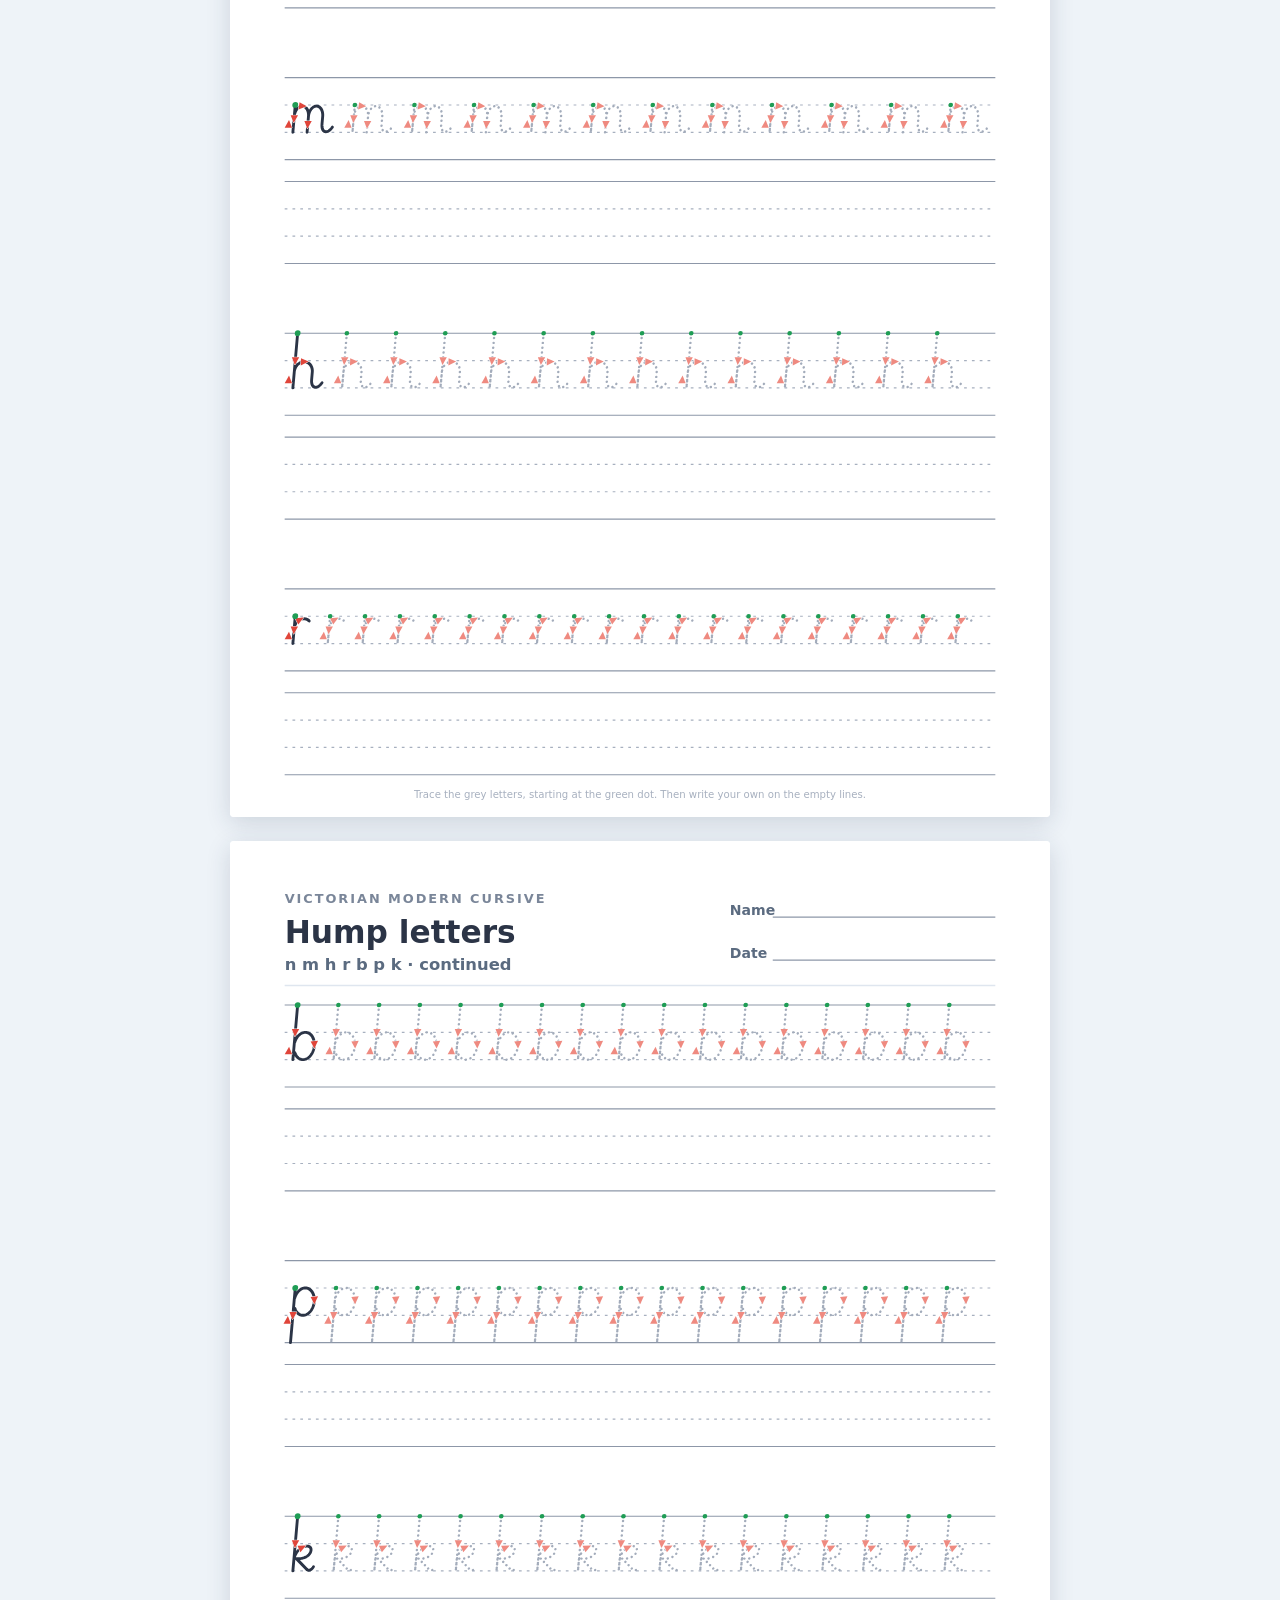
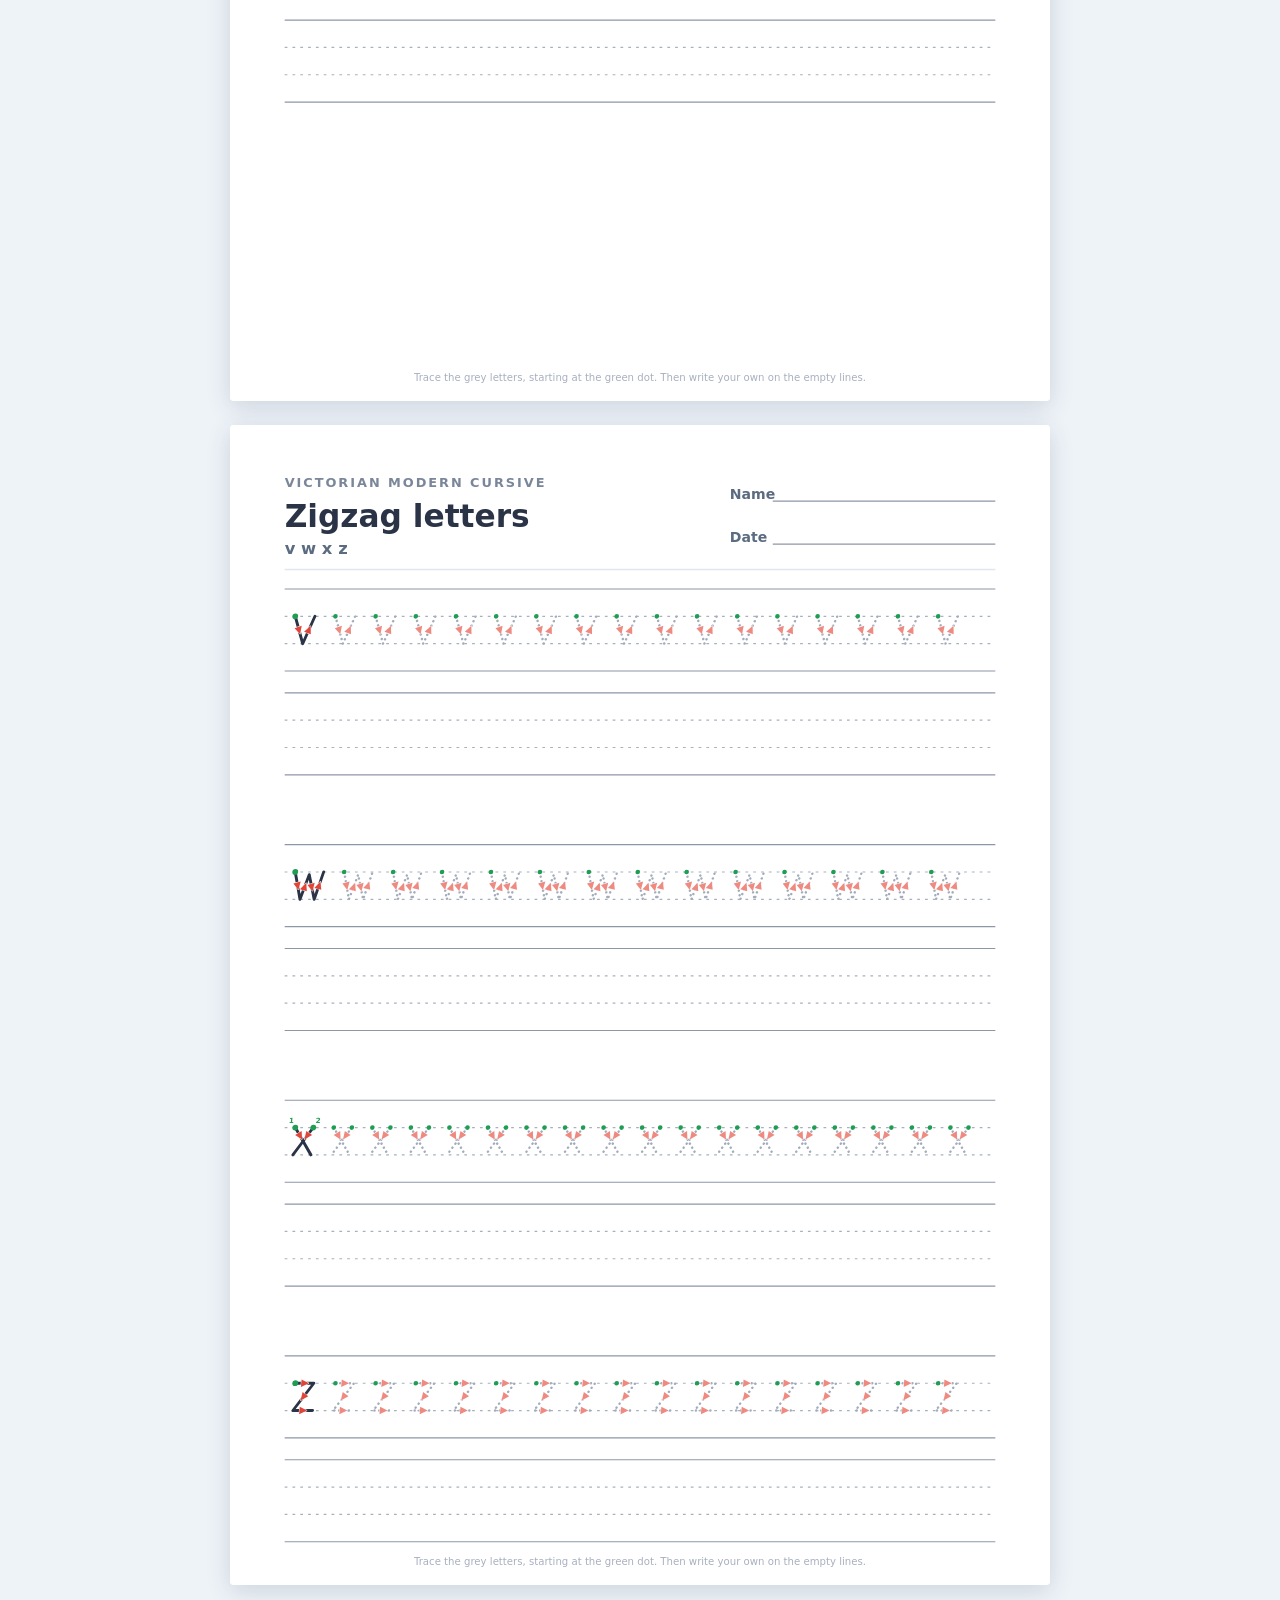
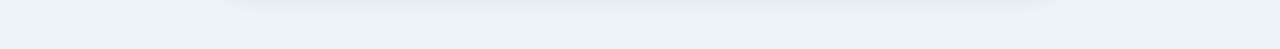
==== commit 8e576e2a: "Add ready-to-print handwriting sheet PDFs Families (large and medium), a-z one row each and one page" ====
--- a/handwriting.html
+++ b/handwriting.html
@@ -367,7 +367,7 @@
   const {n} = layout(o.Z), pages = [];
   for(const sh of sheets($('mode').value, n)){
     for(let i=0; i<sh.rows.length; i+=n){
-      pages.push(pageSVG({...sh, title: sh.title + (i ? ' (continued)' : '')}, sh.rows.slice(i, i+n), o));
+      pages.push(pageSVG({...sh, sub: i ? [sh.sub, 'continued'].filter(Boolean).join(' · ') : sh.sub}, sh.rows.slice(i, i+n), o));
     }
   }
   $('pages').innerHTML = pages.join('');
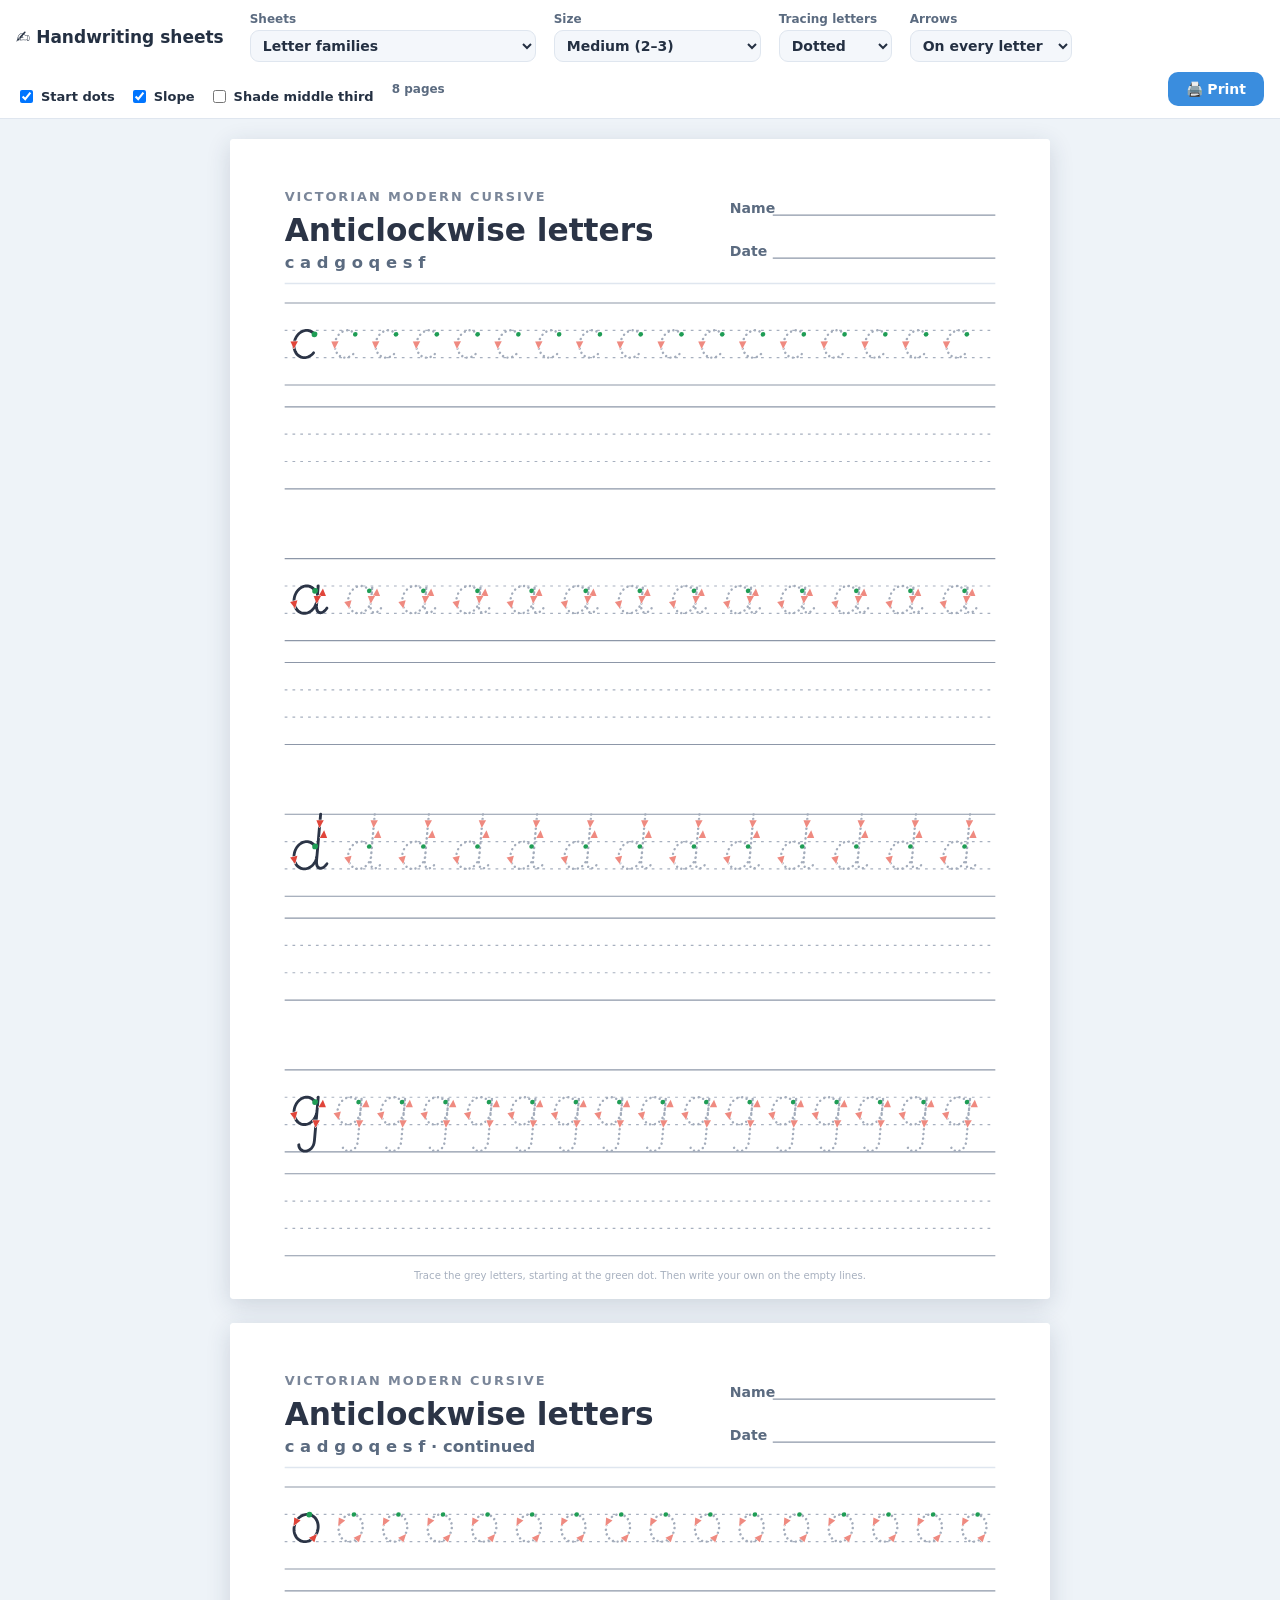
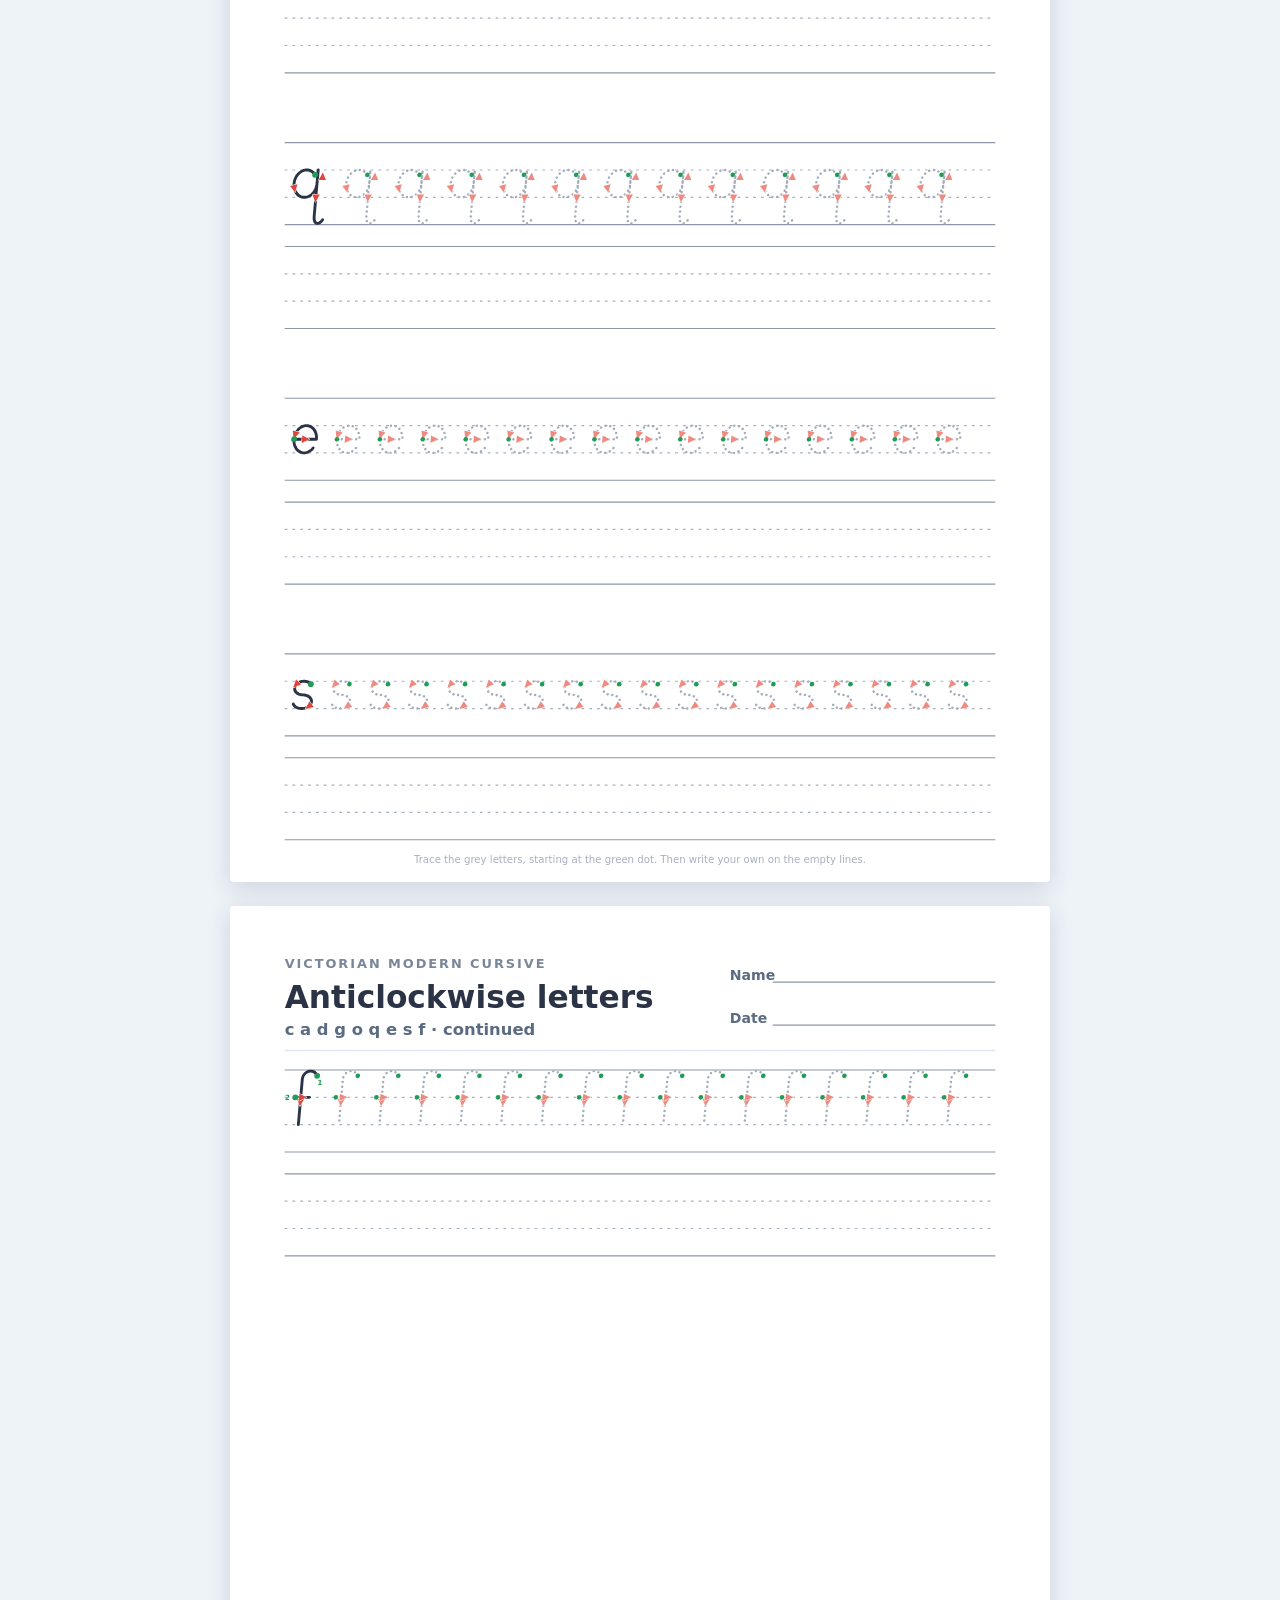
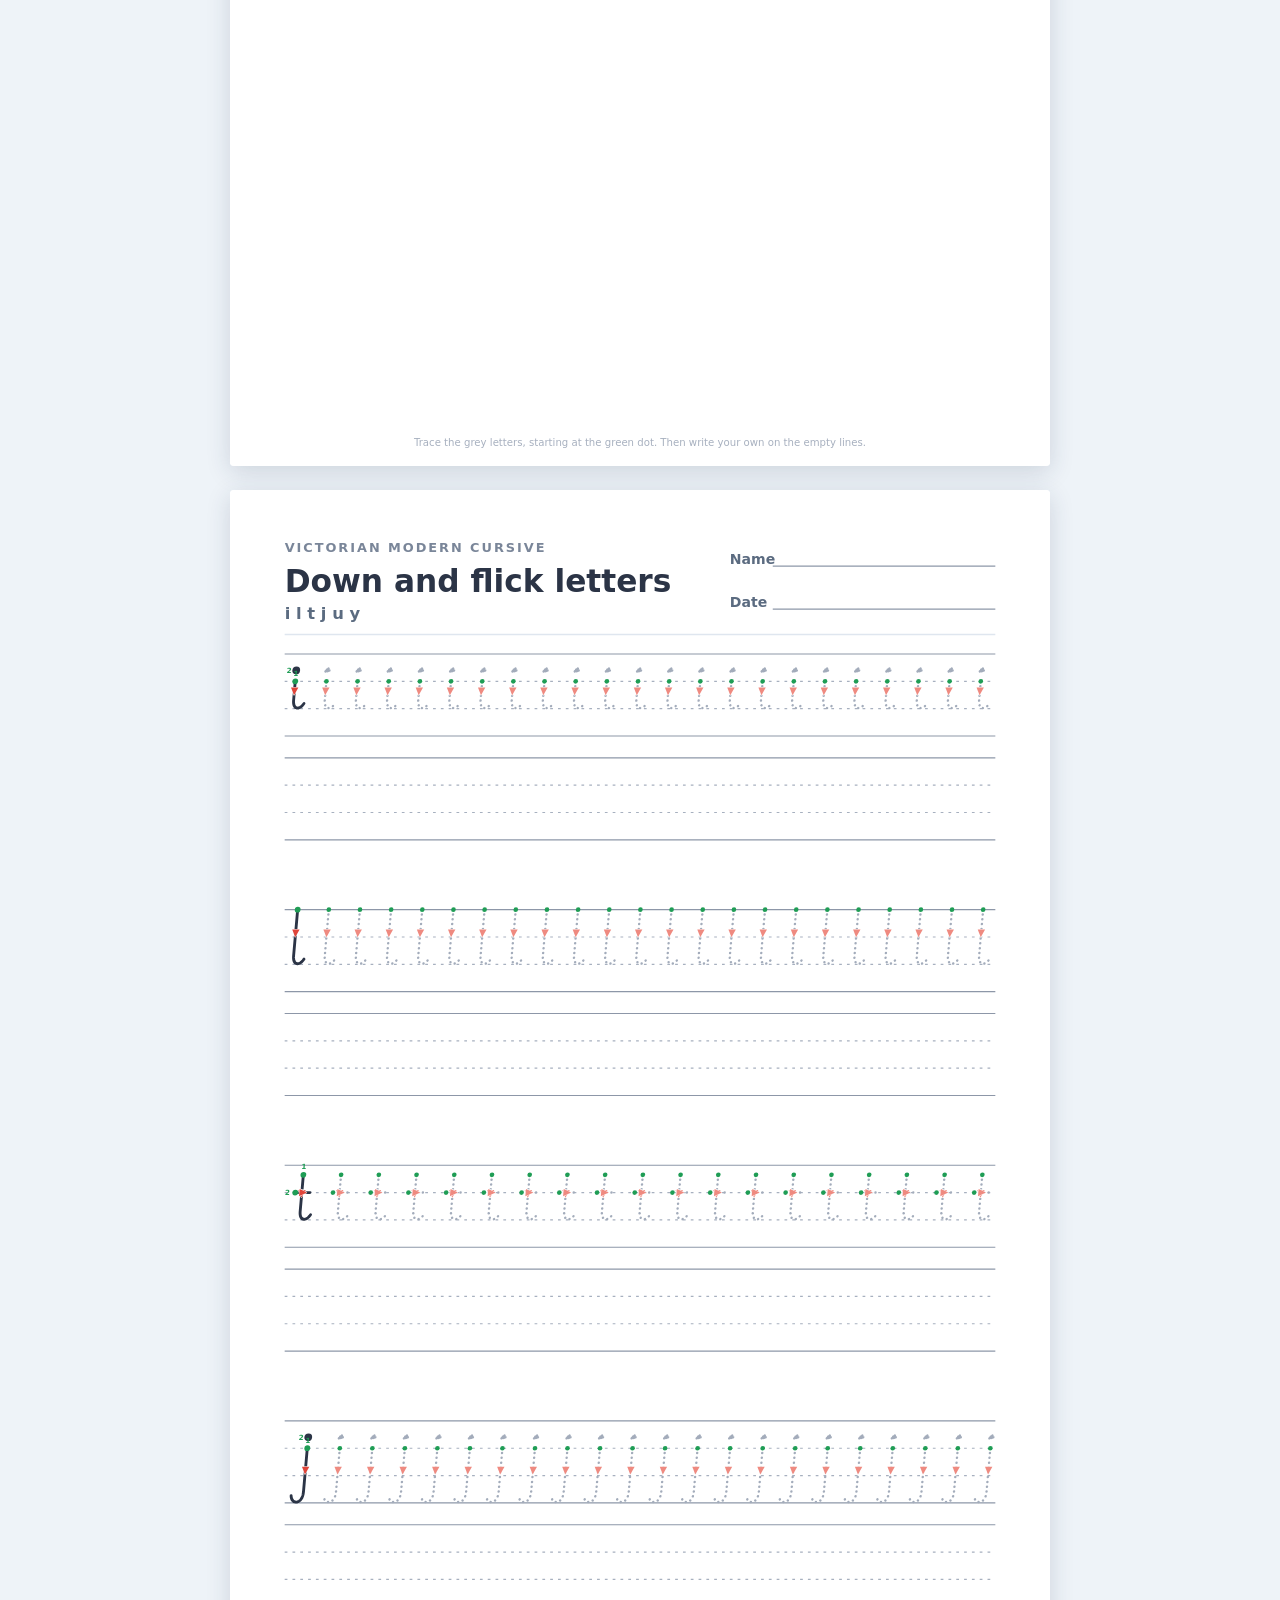
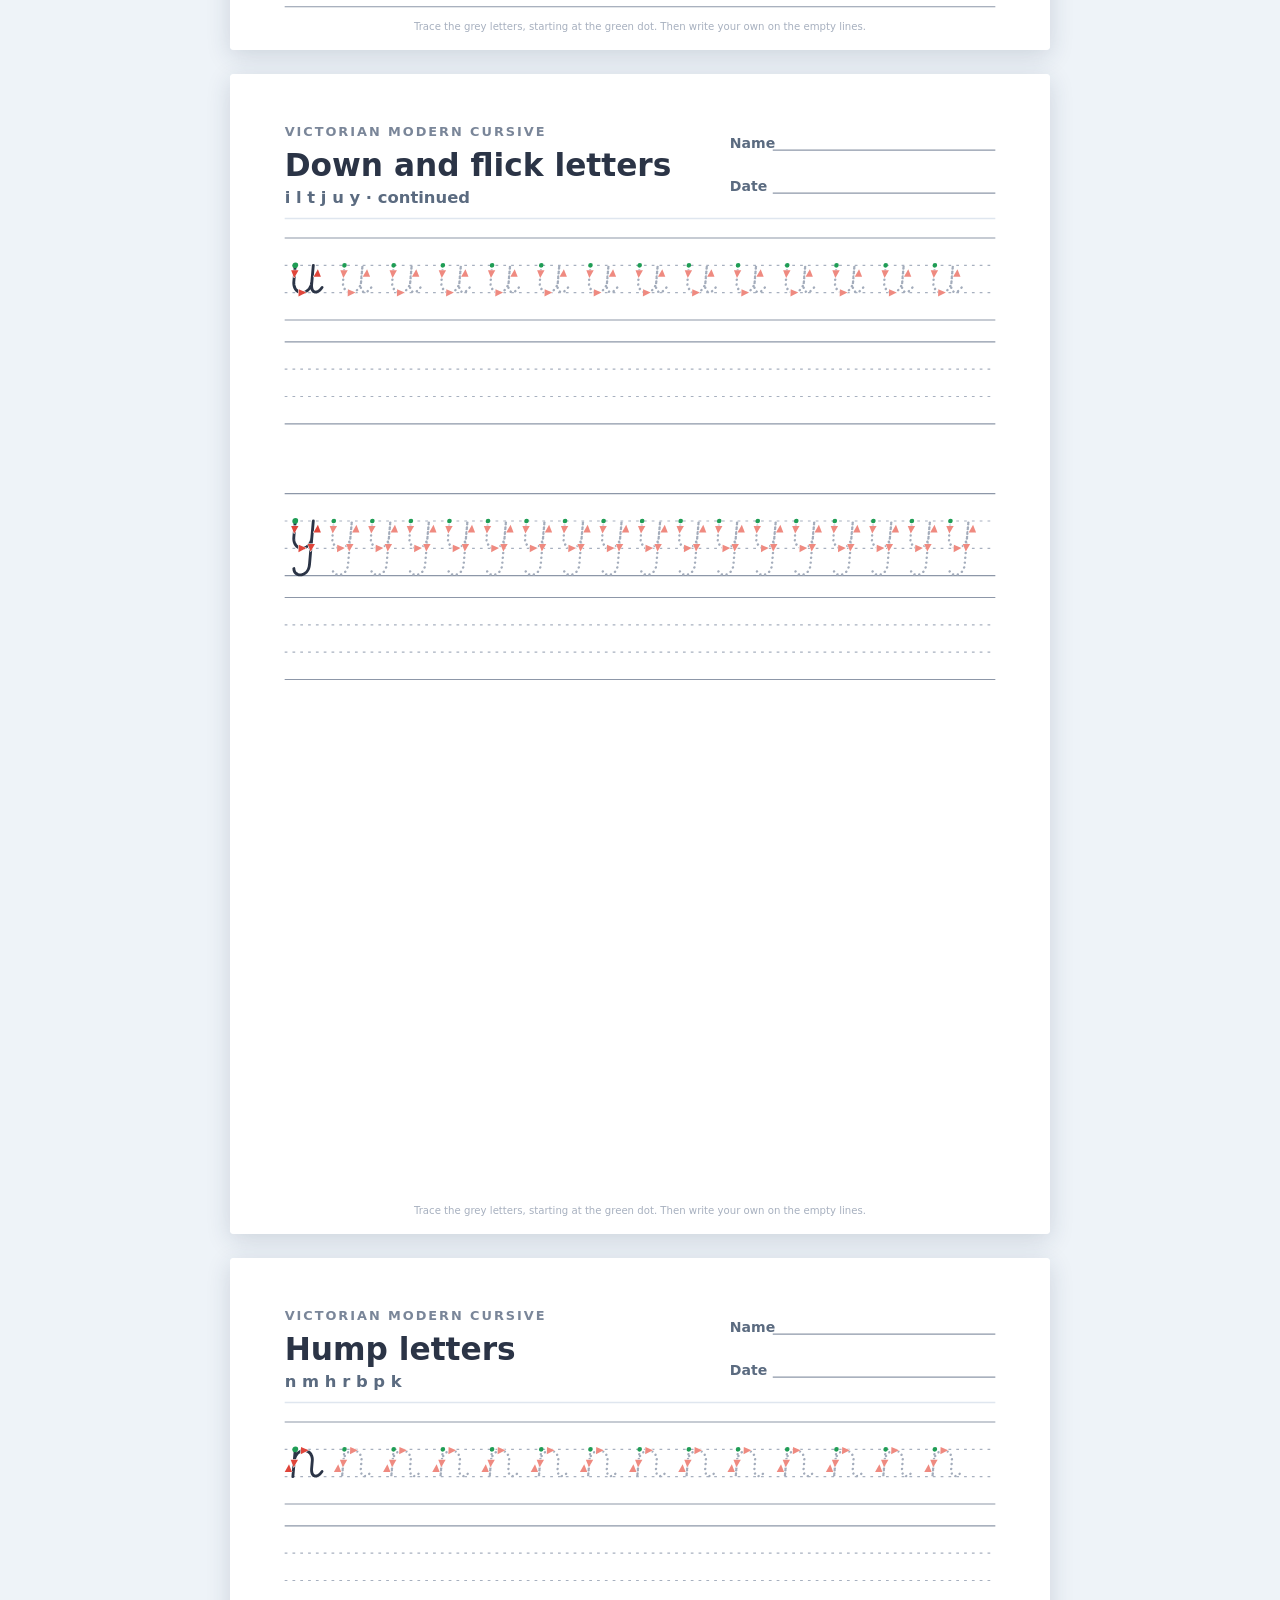
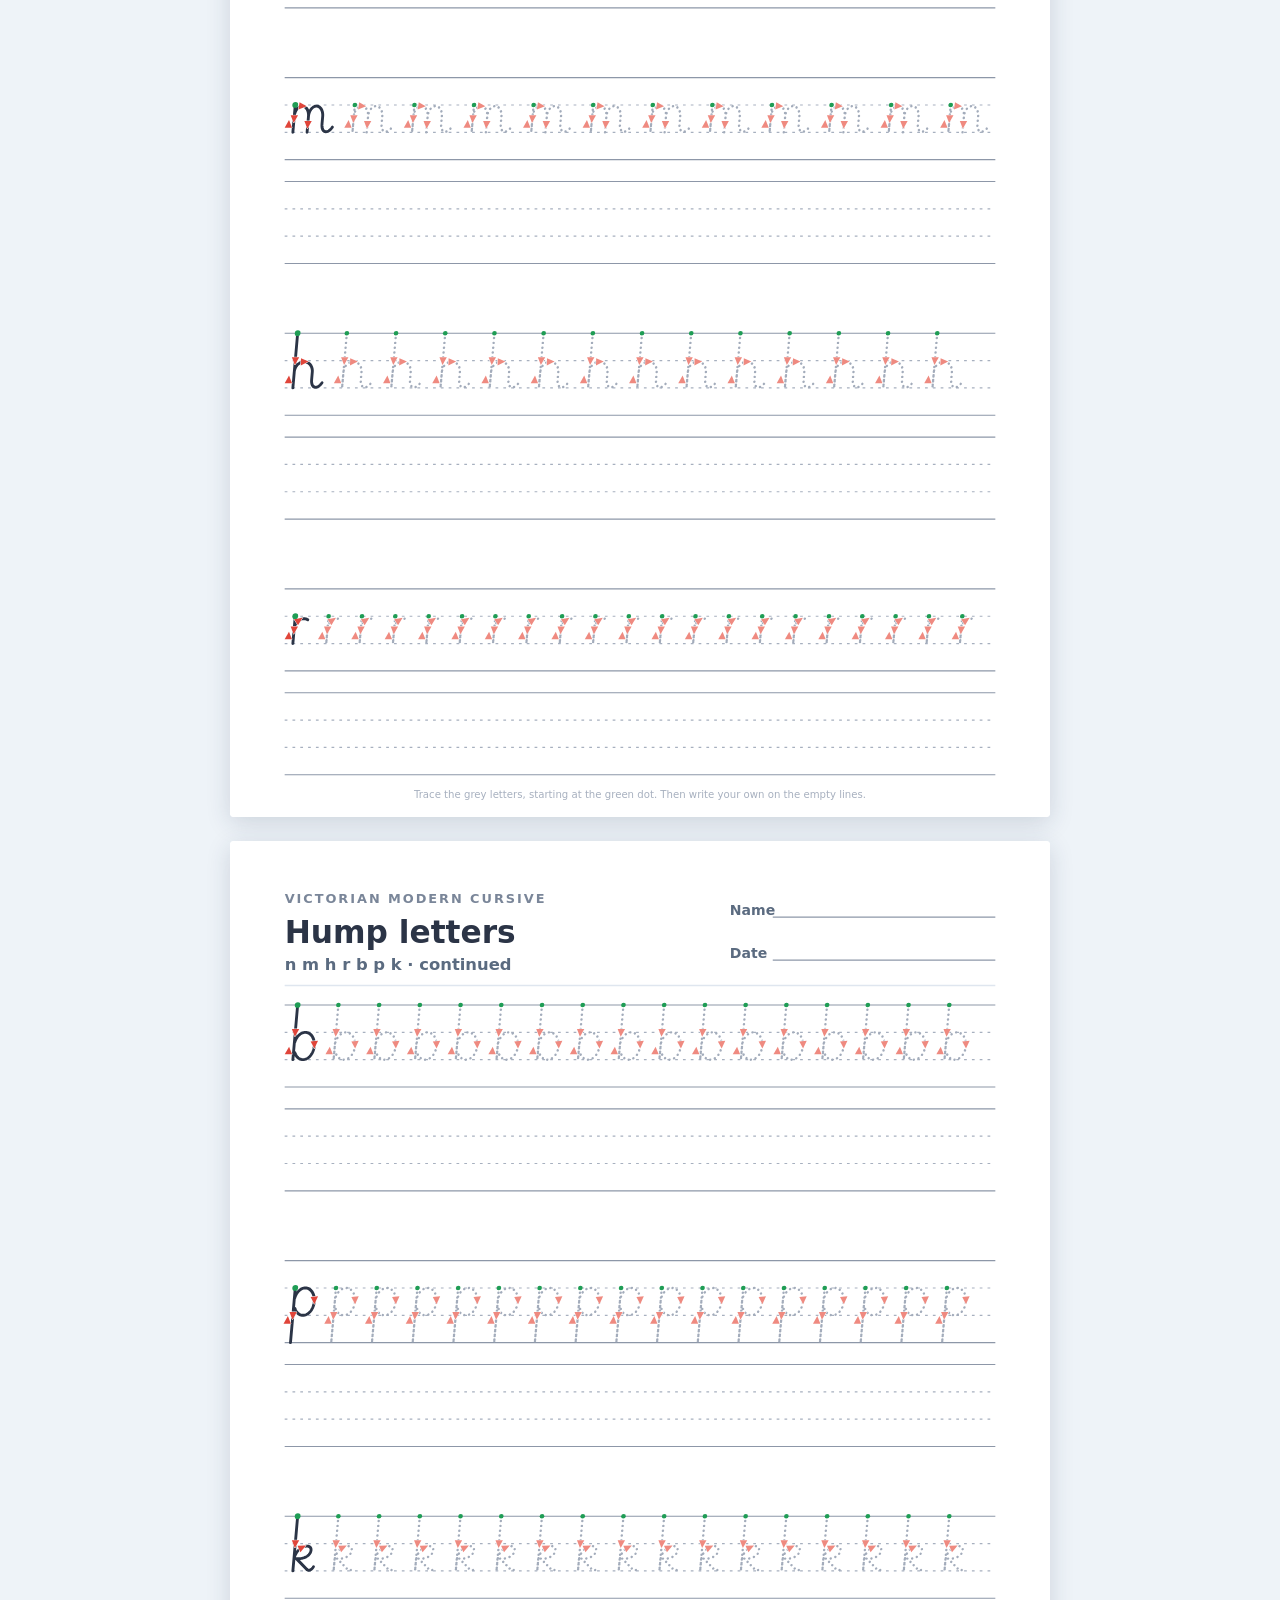
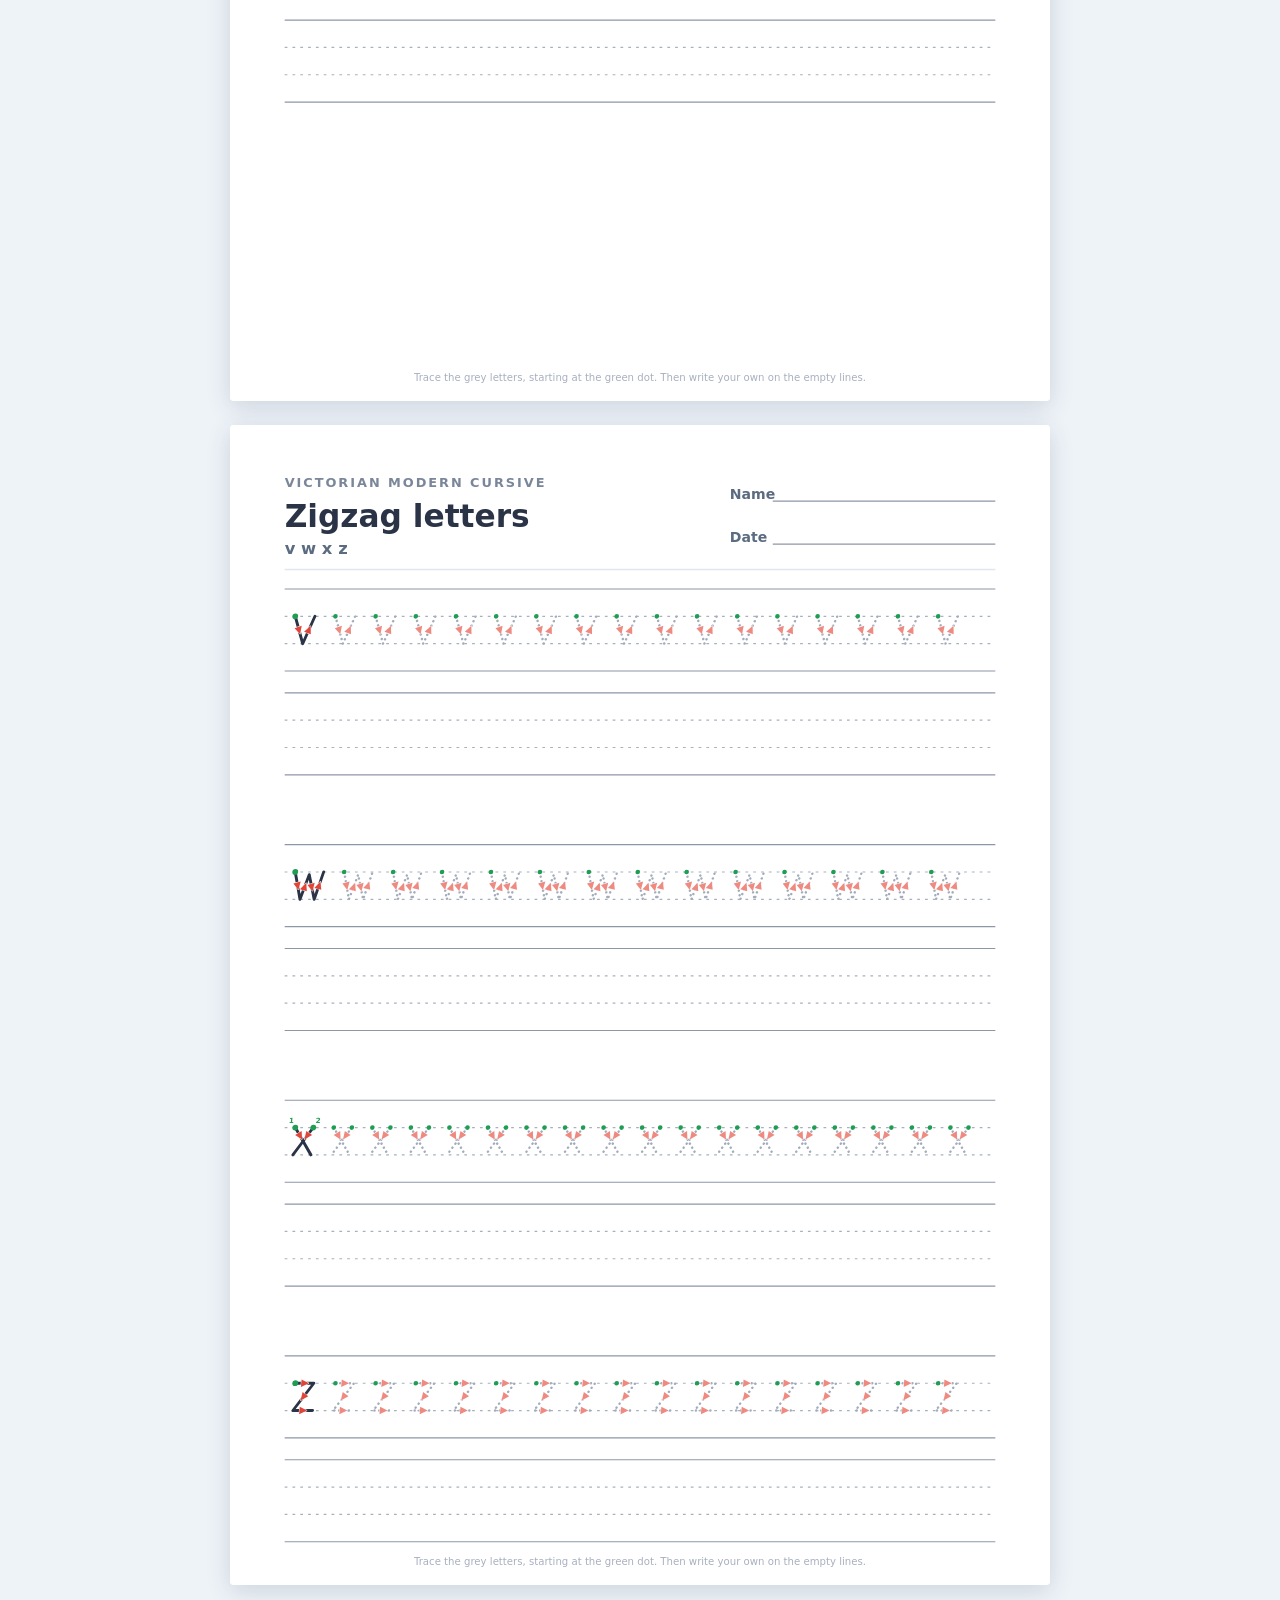
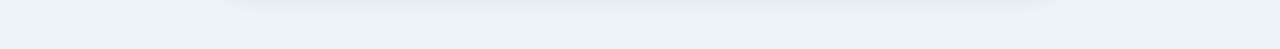
==== commit 29c40377: "Add joined Victorian Modern Cursive sheets Words are built as one stroke: diagonal joins leave from " ====
--- a/handwriting.html
+++ b/handwriting.html
@@ -30,7 +30,7 @@
   .print{margin-left:auto;font:inherit;font-weight:900;font-size:14px;border:none;border-radius:10px;
     padding:9px 18px;background:var(--accent);color:var(--accent-ink);cursor:pointer}
   .count{font-size:12px;color:var(--ink-soft);font-weight:700;align-self:center}
-  #custom-wrap[hidden]{display:none}
+  #custom-wrap[hidden],#join-wrap[hidden]{display:none}
   #pages{padding:20px 16px 40px}
   svg.page{display:block;width:100%;max-width:820px;height:auto;margin:0 auto 24px;background:#fff;
     box-shadow:0 6px 24px rgba(28,48,80,.16);border-radius:4px}
@@ -54,6 +54,8 @@
       <option value="upper-page">Capitals: one page per letter</option>
       <option value="upper-all">Capitals A–Z: one row each</option>
       <option value="digits">Numbers 0–9</option>
+      <option value="joins">Joined: letter pairs</option>
+      <option value="joined-words">Joined: words</option>
       <option value="custom">Your own letters or words</option>
     </select>
   </label>
@@ -62,6 +64,7 @@
 cat dog
 Aa Bb Cc</textarea>
   </label>
+  <label class="checks" id="join-wrap" hidden style="align-self:center"><input type="checkbox" id="join"> Join letters</label>
   <label class="field">Size
     <select id="size">
       <option value="9">Large (Foundation–1)</option>
@@ -143,7 +146,7 @@
   o:[[A(4.6,15,4.4,5,80,440,{arrow:[.2,.65]})]],
   p:[[L(.6,10,.6,30), L(.6,30,.6,13.7,UP_L), A(4.3,15,3.7,5,165,-150)]],
   q:[[bowl(), L(8.6,15,8.6,10,UP_R), L(8.6,10,8.6,27,{arrow:.6}), B([8.6,27],[8.6,30],[10.6,30.3],[11.8,28.2],NO)]],
-  r:[[L(.6,10,.6,20), L(.6,20,.6,14.5,UP_L), A(3.8,14.5,3.2,3.6,180,50)]],
+  r:[[L(.6,10,.6,20), L(.6,20,.6,14.5,UP_L), A(3.8,14.5,3.2,3.6,180,62)]],
   s:[[A(4,12.5,3.2,2.5,35,270), A(4,17.5,3.4,2.5,90,-160)]],
   t:[[L(1.6,3.5,1.6,17), flick(1.6)], [L(-.8,10,4.6,10)]],
   u:[[L(.6,10,.6,16), A(3.9,16,3.3,4,180,360), L(7.2,16,7.2,10,UP_R), L(7.2,10,7.2,17,NO), flick(7.2)]],
@@ -192,6 +195,21 @@
   9:[[A(4.4,5,4.2,5,10,370), L(8.6,5,8.6,20)]],
 };
 
+/* VMC joins, taught in groups: diagonal joins leave from the baseline flick,
+   horizontal joins leave from the top of o r v w. */
+const JOIN_GROUPS = [
+  ['Diagonal joins', ['in un', 'an im', 'ar ay']],
+  ['Diagonal joins to tall letters', ['il al', 'el ch', 'ck ut']],
+  ['Diagonal joins over the top', ['ia ic', 'id ug', 'ho is']],
+  ['Diagonal joins to e', ['ie ue', 'le he', 'ce me']],
+  ['Horizontal joins', ['on om', 'ri vi', 'wi oy']],
+  ['Horizontal joins to tall letters', ['ol oh', 'ok wh', 'ob rt']],
+  ['Horizontal joins over the top', ['oa oc', 'od wa', 'ro oo']],
+  ['Horizontal joins to e', ['oe re', 've we', 'one were']],
+];
+const JOINED_WORDS = ['the and', 'can will', 'come here', 'look down', 'went into', 'all little',
+  'make like', 'have some', 'what when', 'then them', 'one two', 'help me'];
+
 const FAMILIES = [
   ['Anticlockwise letters', 'cadgoqesf'],
   ['Down and flick letters', 'iltjuy'],
@@ -203,7 +221,10 @@
 const r = n => Math.round(n*100)/100;
 const INK = '#2b3446', TRACE = '#a3acbb', ARROW = '#e0453a', ARROW_SOFT = '#ef8a80', START = '#1f9d55';
 
-function bounds(g){
+const G = ch => typeof ch === 'string' ? GLYPHS[ch] : ch;
+
+function bounds(ch){
+  const g = G(ch);
   let lo=Infinity, hi=-Infinity;
   for(const st of g) for(const s of st){ for(const p of (s.dot ? [s.dot] : s.pts)){ lo=Math.min(lo,p[0]); hi=Math.max(hi,p[0]); } }
   return [lo, hi];
@@ -236,7 +257,7 @@
 
 // one glyph in its own units. kind: 'model' (solid ink) or 'trace'
 function glyphSVG(ch, kind, o){
-  const g = GLYPHS[ch]; if(!g) return '';
+  const g = G(ch); if(!g) return '';
   const model = kind === 'model', col = model ? INK : TRACE;
   const dash = !model && o.trace === 'dots';
   let ink = '', arrows = '', starts = '';
@@ -245,7 +266,7 @@
     labels.push([x,y]); starts += `<text x="${r(x)}" y="${r(y)}">${n}</text>`;
   };
   g.forEach((st, i) => {
-    const num = g.length > 1 && model && o.dots;
+    const num = g.length > 1 && model && o.dots && !g.word;
     if(st[0].dot){
       const [x,y] = st[0].dot;
       ink += `<circle cx="${x}" cy="${y}" r="${dash ? .75 : .9}" fill="${col}"/>`;
@@ -270,11 +291,51 @@
 
 // place a glyph: x in mm, top = row top in mm, Z = height of one third in mm
 function placeGlyph(ch, x, top, Z, kind, o){
-  const [lo] = bounds(GLYPHS[ch]), s = Z/10;
+  const [lo] = bounds(ch), s = Z/10;
   const skew = o.slant ? ' translate(0 20) skewX(-5) translate(0 -20)' : '';
   return `<g transform="translate(${r(x)} ${r(top)}) scale(${r(s)})${skew} translate(${r(-lo)} 0)">${glyphSVG(ch, kind, o)}</g>`;
 }
-const advance = ch => { const [lo,hi] = bounds(GLYPHS[ch]); return hi - lo; };   // in units
+const advance = ch => { const [lo,hi] = bounds(ch); return hi - lo; };   // in units
+
+/* ===== Joined writing =====
+   A word becomes one glyph: each letter's main stroke is linked to the next
+   letter's start by a join stroke, and dots, crossbars and second strokes are
+   added after the word, the way they're written. Letters outside these two
+   sets (b f g j p q s x y z, capitals) end with a pen lift. */
+const JOIN_DIAGONAL = 'acdehiklmntu', JOIN_HORIZONTAL = 'orvw';
+const shift = (st, dx) => st.map(s => s.dot ? {...s, dot:[s.dot[0]+dx, s.dot[1]]} : {...s, pts: s.pts.map(([x,y]) => [x+dx, y])});
+
+function joinWord(word){
+  const main = [], lifts = [];
+  let cur = null, prev = null;
+  for(const c of [...word].filter(c => GLYPHS[c])){
+    const g = GLYPHS[c], [lo, hi] = bounds(c), first = g[0], S = first[0].pts[0];
+    let dx;
+    if(prev && /[a-z]/.test(c) && (JOIN_DIAGONAL + JOIN_HORIZONTAL).includes(prev.c)){
+      const E = prev.end, flat = JOIN_HORIZONTAL.includes(prev.c);
+      // where the join lands decides its shape: the middle line, up a tall letter,
+      // over the top of an anticlockwise letter, or into the bar of e
+      const kind = 'acdgoqs'.includes(c) ? 'over' : c === 'e' ? 'e' : S[1] < 9 ? 'tall' : 'top';
+      const span = {top:4, tall:3.2, over:0, e:3.4}[kind];
+      dx = Math.max(E[0] + span - S[0], E[0] + 2.2 - lo, prev.right + 1.6 - lo);
+      const to = [S[0]+dx, S[1]], d = flat ? [1,0] : prev.dir, reach = kind === 'over' && !flat ? 4 : 2;
+      const k = {top:[-1.5, flat ? -.2 : 1.5], tall:[-.8,4], over:[-3.4,-1.4], e: flat ? [-2,-.6] : [-1.8,.4]}[kind];
+      // in a word the arrows go on the joins; the letters keep theirs only on the first one
+      cur.push(B(E, [E[0]+d[0]*reach, E[1]+d[1]*reach], [to[0]+k[0], to[1]+k[1]], to, {arrow:.45}),
+        ...shift(first, dx).map(s => ({...s, arrow:false})));
+    } else {
+      dx = prev ? prev.right + 2.5 - lo : -lo;
+      cur = prev ? shift(first, dx).map(s => ({...s, arrow:false})) : shift(first, dx);
+      main.push(cur);
+    }
+    for(const st of g.slice(1)) lifts.push(shift(st, dx));
+    const pts = cur[cur.length-1].pts, end = pts[pts.length-1], before = pts[pts.length-2];
+    const len = Math.hypot(end[0]-before[0], end[1]-before[1]) || 1;
+    prev = {c, end, dir:[(end[0]-before[0])/len, (end[1]-before[1])/len], right: hi + dx};
+  }
+  const g = [...main, ...lifts]; g.word = true;
+  return g;
+}
 
 function guides(x0, x1, top, Z, o){
   const solid = `stroke="#8d97a8" stroke-width="0.3"`, dotted = `stroke="#a7b0bf" stroke-width="0.3" stroke-dasharray="0.7 1.3"`;
@@ -285,19 +346,20 @@
 
 // a trace row: the unit (letter or word) repeated to fill the row, the first one solid as a model
 function traceRow(unit, x0, x1, top, Z, o){
-  const s = Z/10, words = unit.trim().split(/\s+/).map(w => [...w].filter(c => GLYPHS[c]));
+  const s = Z/10, words = unit.trim().split(/\s+/).map(w => [...w].filter(c => GLYPHS[c]))
+    .map(w => o.joined && w.length > 1 ? [joinWord(w.join(''))] : w);
   const single = words.length === 1 && words[0].length === 1;
-  const letterGap = single ? 4.5 : 2.2, wordGap = 7.5;
-  let x = x0 + 3*s, out = '', first = true, placed = 0;
+  const letterGap = single ? 4.5 : 2.2, wordGap = o.joined ? 11 : 7.5;
+  let x = x0 + 3*s, out = '', placed = 0;
   for(let rep=0; rep<40; rep++){
     for(const w of words){
       if(!w.length) continue;
       const width = w.reduce((t,c) => t + advance(c), 0) + letterGap*(w.length-1);
       if(x + width*s > x1 - 2*s && placed) return out;
-      const kind = first ? 'model' : 'trace';
-      const opt = {...o, showArrows: o.arrows === 'all' || (o.arrows === 'model' && first)};
+      const kind = rep === 0 ? 'model' : 'trace';   // each word is modelled once
+      const opt = {...o, showArrows: o.arrows === 'all' || (o.arrows === 'model' && rep === 0)};
       for(const c of w){ out += placeGlyph(c, x, top, Z, kind, opt); x += (advance(c) + letterGap)*s; }
-      x += (wordGap - letterGap)*s; first = false; placed++;
+      x += (wordGap - letterGap)*s; placed++;
     }
   }
   return out;
@@ -308,7 +370,7 @@
 
 function header(sheet, o){
   let s = `<text x="${MX}" y="16" font-size="3.3" font-weight="800" fill="#7a8699" letter-spacing="0.5">VICTORIAN MODERN CURSIVE</text>`
-    + `<text x="${MX}" y="26" font-size="8" font-weight="900" fill="${INK}">${esc(sheet.title)}</text>`;
+    + `<text x="${MX}" y="26" font-size="${r(Math.min(8, 195/sheet.title.length))}" font-weight="900" fill="${INK}">${esc(sheet.title)}</text>`;
   if(sheet.sub) s += `<text x="${MX}" y="33" font-size="4.2" font-weight="700" fill="#5b6b80">${esc(sheet.sub)}</text>`;
   const nx = sheet.big ? 112 : 128, ne = sheet.big ? 170 : 196;
   s += `<text x="${nx}" y="19" font-size="3.6" font-weight="700" fill="#5b6b80">Name</text><line x1="${nx+11}" y1="19.5" x2="${ne}" y2="19.5" stroke="#8d97a8" stroke-width="0.3"/>`
@@ -352,6 +414,8 @@
     case 'upper-page': return perLetter(upper, 'Capital');
     case 'upper-all':  return [{title: 'Capital letters', sub: 'A to Z', rows: [...upper]}];
     case 'digits':     return [{title: 'Numbers', sub: '0 to 9', rows: [...'0123456789']}];
+    case 'joins':      return JOIN_GROUPS.map(([title, rows]) => ({title, sub: rows.join('  '), rows}));
+    case 'joined-words': return [{title: 'Joined words', rows: JOINED_WORDS}];
     case 'custom': {
       const rows = $('custom').value.split('\n').map(l => l.trim()).filter(l => [...l].some(c => GLYPHS[c]));
       return [{title: 'Handwriting practice', rows: rows.length ? rows : ['a']}];
@@ -362,8 +426,9 @@
 const $ = id => document.getElementById(id);
 function render(){
   const o = {Z: +$('size').value, trace: $('trace').value, arrows: $('arrows').value,
-    dots: $('dots').checked, slant: $('slant').checked, shade: $('shade').checked};
-  $('custom-wrap').hidden = $('mode').value !== 'custom';
+    dots: $('dots').checked, slant: $('slant').checked, shade: $('shade').checked,
+    joined: $('mode').value.startsWith('join') || ($('mode').value === 'custom' && $('join').checked)};
+  $('custom-wrap').hidden = $('join-wrap').hidden = $('mode').value !== 'custom';
   const {n} = layout(o.Z), pages = [];
   for(const sh of sheets($('mode').value, n)){
     for(let i=0; i<sh.rows.length; i+=n){
@@ -373,7 +438,7 @@
   $('pages').innerHTML = pages.join('');
   $('count').textContent = pages.length === 1 ? '1 page' : pages.length + ' pages';
   try{ localStorage.setItem('hw-sheets', JSON.stringify({mode: $('mode').value, size: $('size').value, trace: o.trace,
-    arrows: o.arrows, dots: o.dots, slant: o.slant, shade: o.shade, custom: $('custom').value})); }catch(e){}
+    arrows: o.arrows, dots: o.dots, slant: o.slant, shade: o.shade, custom: $('custom').value, join: $('join').checked})); }catch(e){}
 }
 
 try{
